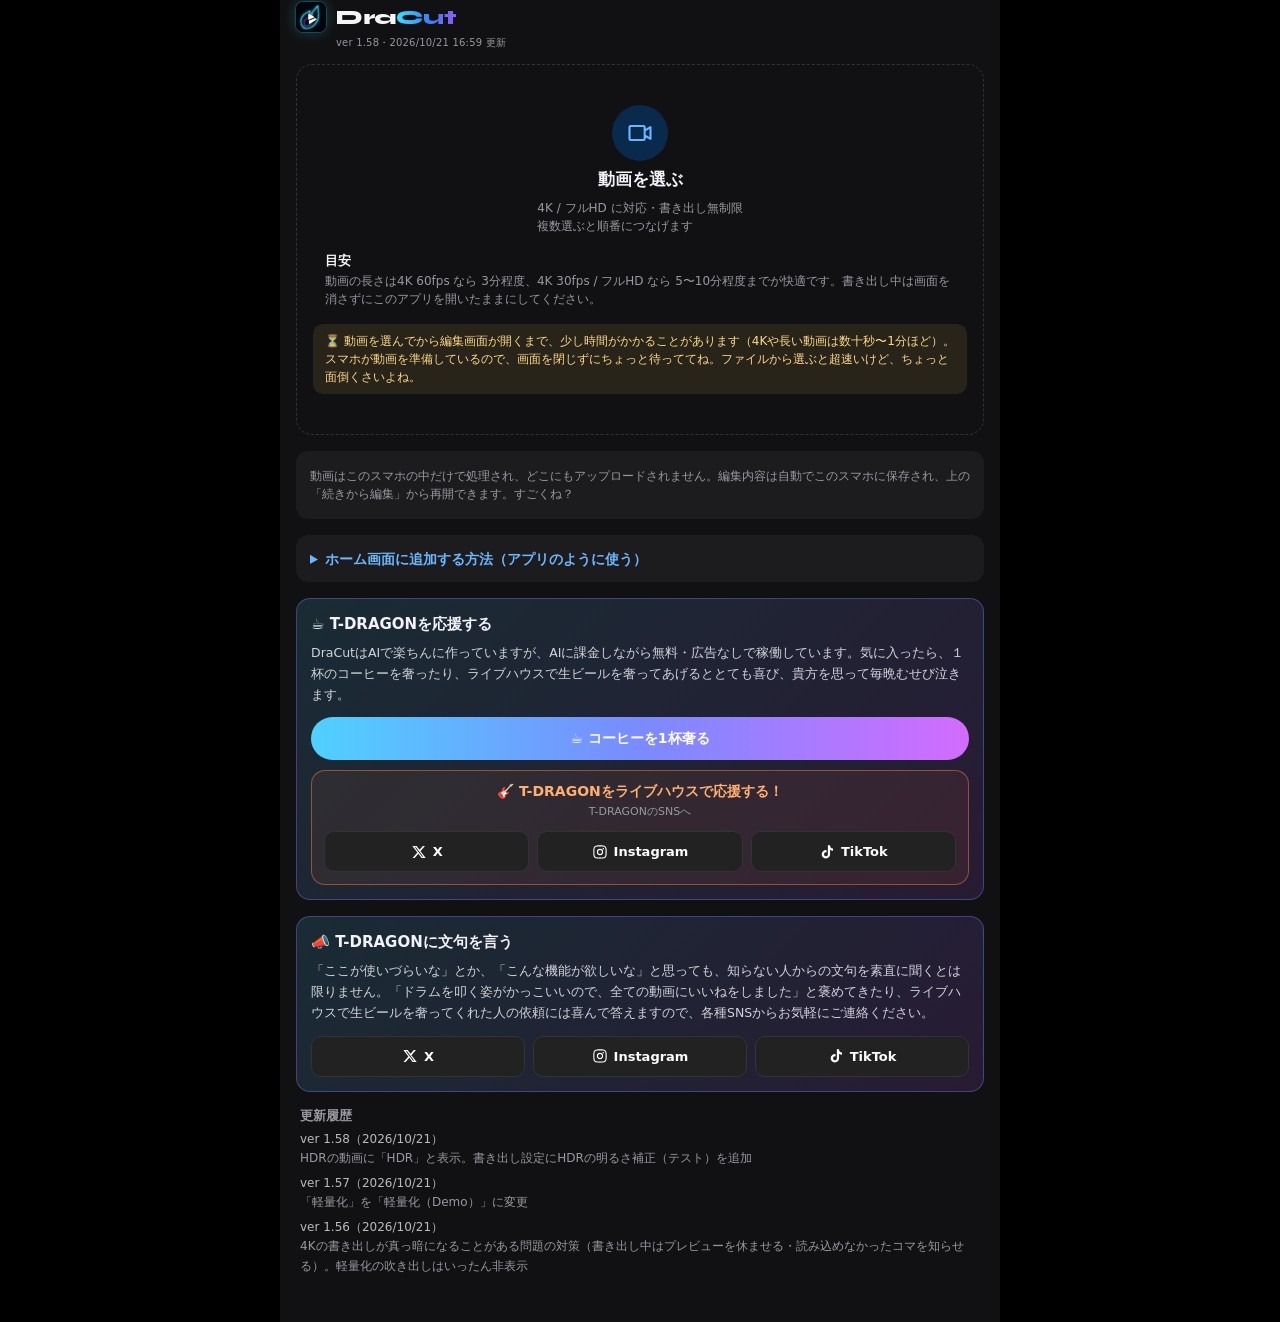
==== index.html @ 0715f4a5 "HDR の動画を見分けて画質の表示に「HDR」を出す。書き出し設定に、HDR の動画を通常の明るさで書き出す旨の説明と、HDR の部分だけ明るくする補正（テスト：オフ/弱/中/強）を追加 Co-Aut" ====
<!doctype html>
<html lang="ja">
<head>
<meta charset="utf-8">
<meta name="viewport" content="width=device-width, initial-scale=1, maximum-scale=1, viewport-fit=cover">
<meta name="apple-mobile-web-app-capable" content="yes">
<meta name="mobile-web-app-capable" content="yes">
<meta name="apple-mobile-web-app-title" content="DraCut">
<meta name="theme-color" content="#111113">
<link rel="manifest" href="manifest.webmanifest">
<link rel="apple-touch-icon" href="icon-180.png">
<link rel="icon" href="icon-192.png">
<link rel="preconnect" href="https://fonts.googleapis.com">
<link rel="preconnect" href="https://fonts.gstatic.com" crossorigin>
<title>DraCut</title>
<link rel="stylesheet" href="style.css?v=1.58">
<script src="js/version.js?v=1.58"></script>
<script>
// 新しい版が出ていたら開き直す。GitHub Pages の配信サーバーは index.html を10分ため置きするので、
// バージョンだけを毎回ちがう URL で確かめ、新しければ index.html もちがう URL（?r=版）で読み直す
(async () => {
  try {
    const u = new URL(location.href);
    if (u.searchParams.has('r')) { u.searchParams.delete('r'); history.replaceState(null, '', u.pathname + u.search + u.hash); }
    const res = await fetch('js/version.js?t=' + Date.now(), { cache: 'no-store' });
    const ver = ((await res.text()).match(/ver:\s*'([^']+)'/) || [])[1];
    const now = self.DRACUT_VERSION && self.DRACUT_VERSION.ver;
    if (!ver || !now || ver === now) return;
    // 同じ版への開き直しは1回だけ（うまくいかないときに繰り返さない）
    if (sessionStorage.getItem('dracut.reload') === ver) return;
    // 編集を始めていたら邪魔しない
    const ed = document.getElementById('editor');
    if (ed && !ed.hidden) return;
    sessionStorage.setItem('dracut.reload', ver);
    location.replace(location.pathname + '?r=' + encodeURIComponent(ver));
  } catch {}
})();
</script>
</head>
<body>
<main id="app">

  <!-- 最初の画面 -->
  <section id="start" class="screen">
    <header class="bar">
      <div class="logo-box">
      <h1 class="logo" aria-label="DraCut">
        <svg class="logo-mark" xmlns="http://www.w3.org/2000/svg" viewBox="0 0 512 512" aria-hidden="true">
  <defs>
    <clipPath id="lm-up"><polygon points="0,0 512,0 512,160.75 0,368.75"/></clipPath>
    <clipPath id="lm-lo"><polygon points="0,368.75 512,160.75 512,512 0,512"/></clipPath>
    <filter id="lm-glow" x="-50%" y="-50%" width="200%" height="200%"><feGaussianBlur stdDeviation="14" result="b"/><feMerge><feMergeNode in="b"/><feMergeNode in="SourceGraphic"/></feMerge></filter>
    <path id="lm-tri" d="M196 150 L196 362 L374 256 Z" fill="#fff" stroke="#fff" stroke-width="34" stroke-linejoin="round"/>
  </defs>
  <rect width="512" height="512" fill="#04050C"/>
  <g transform="rotate(32 256 256)" filter="url(#lm-glow)">
    <path d="M256 30 C300 110 392 170 382 300 C374 400 316 470 256 478 C192 474 130 420 128 330 C126 262 166 222 186 176 C198 228 222 250 244 256 C228 188 236 108 256 30 Z" fill="none" stroke="#38E1FF" stroke-width="16" stroke-linejoin="round"/>
    <path d="M256 200 C276 250 320 280 314 344 C310 400 286 430 256 434 C224 430 198 404 198 360 C198 318 222 300 232 272 C240 300 250 306 258 308 C250 270 250 236 256 200 Z" fill="none" stroke="#8B5CF6" stroke-width="10" opacity=".9"/>
  </g>
  <g transform="translate(262 286) scale(.62) translate(-256 -256)">
    <g transform="translate(-7 -13)"><use href="#lm-tri" clip-path="url(#lm-up)"/></g>
    <g transform="translate(9 15)"><use href="#lm-tri" clip-path="url(#lm-lo)"/></g>
  </g>
</svg>
        <span class="logo-t">Dra<b>Cut</b></span>
      </h1>
      <div class="ver" id="verInfo"></div>
      </div>
      <button class="pill" id="backToEdit" hidden>編集に戻る ›</button>
    </header>
    <label class="pick">
      <input type="file" id="file" accept="video/*,.mov,.mp4,.m4v" multiple hidden>
      <span class="pick-icon" aria-hidden="true">
        <svg viewBox="0 0 24 24"><path d="M4 6h11a1 1 0 0 1 1 1v10a1 1 0 0 1-1 1H4a1 1 0 0 1-1-1V7a1 1 0 0 1 1-1zm12 4 5-3v10l-5-3"/></svg>
      </span>
      <span class="pick-title">動画を選ぶ</span>
      <span class="muted">4K / フルHD に対応・書き出し無制限<br>複数選ぶと順番につなげます</span>
      <span class="pick-guide"><b>目安</b>動画の長さは4K 60fps なら 3分程度、4K 30fps / フルHD なら 5〜10分程度までが快適です。書き出し中は画面を消さずにこのアプリを開いたままにしてください。</span>
      <span class="pick-note">⏳ 動画を選んでから編集画面が開くまで、少し時間がかかることがあります（4Kや長い動画は数十秒〜1分ほど）。スマホが動画を準備しているので、画面を閉じずにちょっと待っててね。ファイルから選ぶと超速いけど、ちょっと面倒くさいよね。</span>
    </label>
    <div id="savedList" class="saved" hidden></div>
    <div class="note">
      <p class="muted">動画はこのスマホの中だけで処理され、どこにもアップロードされません。編集内容は自動でこのスマホに保存され、上の「続きから編集」から再開できます。すごくね？</p>
    </div>
    <details class="howto">
      <summary>ホーム画面に追加する方法（アプリのように使う）</summary>
      <div class="help">
        <p>ホーム画面に追加すると、アイコンから全画面で開けて、ネットがなくても使えるようになります。</p>
        <p class="howto-os"><b>iPhone・iPad（Safari）</b></p>
        <ol>
          <li>Safariでこのページを開く</li>
          <li>画面下（または上）の <b>共有ボタン</b>（四角から上向きの矢印 <span class="share-ico" aria-hidden="true"><svg viewBox="0 0 24 24"><path d="M12 3v12M8 7l4-4 4 4M6 11H5a1 1 0 0 0-1 1v8a1 1 0 0 0 1 1h14a1 1 0 0 0 1-1v-8a1 1 0 0 0-1-1h-1"/></svg></span>）をタップ<br><span class="muted">共有ボタンが見えないときは、アドレスバーの「…」から「共有」を選びます</span></li>
          <li>メニューを下にスクロールして <b>「ホーム画面に追加」</b> をタップ</li>
          <li>名前が「DraCut」になっていることを確認して、右上の <b>「追加」</b></li>
        </ol>
        <p class="howto-os"><b>Android（Chrome）</b></p>
        <ol>
          <li>Chromeでこのページを開く</li>
          <li>右上の <b>「︙」</b>（メニュー）をタップ</li>
          <li><b>「ホーム画面に追加」</b> または <b>「アプリをインストール」</b> をタップ</li>
          <li><b>「インストール」</b>（または「追加」）をタップ</li>
        </ol>
        <p class="muted">iPhoneでは、ホーム画面のアイコンを削除しても、保存した編集やスタンプは消えません。<br>※ Androidでの動作は確認していません。読み上げのショートカットと「貼り付け」はiPhone専用の機能です。</p>
      </div>
    </details>
    <!-- 応援 -->
    <div class="sup-card">
      <div class="sup-t">☕ T-DRAGONを応援する</div>
      <p class="sup-d">DraCutはAIで楽ちんに作っていますが、AIに課金しながら無料・広告なしで稼働しています。気に入ったら、１杯のコーヒーを奢ったり、ライブハウスで生ビールを奢ってあげるととても喜び、貴方を思って毎晩むせび泣きます。</p>
      <a class="sup-btn" href="https://buymeacoffee.com/tdragon" target="_blank" rel="noopener">☕ コーヒーを1杯奢る</a>
      <div class="live">
        <div class="live-m">🎸 T-DRAGONをライブハウスで応援する！</div>
        <div class="live-s">T-DRAGONのSNSへ</div>
        <div class="sns">
          <a href="https://x.com/ELT_ogipei" target="_blank" rel="noopener"><svg viewBox="0 0 24 24" aria-hidden="true"><path d="M17.8 3h3.1l-6.8 7.7 8 10.3h-6.2l-4.9-6.3L5.4 21H2.3l7.3-8.3L2 3h6.4l4.4 5.8zM16.7 19.2h1.7L7.4 4.7H5.6z"/></svg>X</a>
          <a href="https://www.instagram.com/tdragonelt" target="_blank" rel="noopener"><svg viewBox="0 0 24 24" aria-hidden="true"><path d="M12 7.3A4.7 4.7 0 1 0 12 16.7 4.7 4.7 0 0 0 12 7.3zm0 7.7a3 3 0 1 1 0-6 3 3 0 0 1 0 6zm6-7.9a1.1 1.1 0 1 1-2.2 0 1.1 1.1 0 0 1 2.2 0zM12 3.6c2.7 0 3 0 4.1.1 2.7.1 4 1.4 4.1 4.1.1 1.1.1 1.4.1 4.1s0 3-.1 4.1c-.1 2.7-1.4 4-4.1 4.1-1.1.1-1.4.1-4.1.1s-3 0-4.1-.1c-2.7-.1-4-1.4-4.1-4.1C3.7 15 3.6 14.7 3.6 12s0-3 .1-4.1C3.8 5.2 5.1 3.9 7.9 3.8 9 3.7 9.3 3.6 12 3.6zM12 2c-2.7 0-3.1 0-4.1.1C4.2 2.2 2.2 4.2 2.1 7.9 2 8.9 2 9.3 2 12s0 3.1.1 4.1c.2 3.7 2.2 5.7 5.8 5.8 1 .1 1.4.1 4.1.1s3.1 0 4.1-.1c3.7-.2 5.7-2.2 5.8-5.8.1-1 .1-1.4.1-4.1s0-3.1-.1-4.1c-.2-3.7-2.2-5.7-5.8-5.8C15.1 2 14.7 2 12 2z"/></svg>Instagram</a>
          <a href="https://www.tiktok.com/@tdragonelt" target="_blank" rel="noopener"><svg viewBox="0 0 24 24" aria-hidden="true"><path d="M16.6 2h-3.3v13.4a2.9 2.9 0 1 1-2-2.8V9.2a6.3 6.3 0 1 0 5.3 6.2V8.6a7.6 7.6 0 0 0 4.4 1.4V6.7a4.4 4.4 0 0 1-4.4-4.7z"/></svg>TikTok</a>
        </div>
      </div>
    </div>
    <!-- 要望・不具合の連絡 -->
    <div class="sup-card">
      <div class="sup-t">📣 T-DRAGONに文句を言う</div>
      <p class="sup-d">「ここが使いづらいな」とか、「こんな機能が欲しいな」と思っても、知らない人からの文句を素直に聞くとは限りません。「ドラムを叩く姿がかっこいいので、全ての動画にいいねをしました」と褒めてきたり、ライブハウスで生ビールを奢ってくれた人の依頼には喜んで答えますので、各種SNSからお気軽にご連絡ください。</p>
      <div class="sns">
        <a href="https://x.com/ELT_ogipei" target="_blank" rel="noopener"><svg viewBox="0 0 24 24" aria-hidden="true"><path d="M17.8 3h3.1l-6.8 7.7 8 10.3h-6.2l-4.9-6.3L5.4 21H2.3l7.3-8.3L2 3h6.4l4.4 5.8zM16.7 19.2h1.7L7.4 4.7H5.6z"/></svg>X</a>
        <a href="https://www.instagram.com/tdragonelt" target="_blank" rel="noopener"><svg viewBox="0 0 24 24" aria-hidden="true"><path d="M12 7.3A4.7 4.7 0 1 0 12 16.7 4.7 4.7 0 0 0 12 7.3zm0 7.7a3 3 0 1 1 0-6 3 3 0 0 1 0 6zm6-7.9a1.1 1.1 0 1 1-2.2 0 1.1 1.1 0 0 1 2.2 0zM12 3.6c2.7 0 3 0 4.1.1 2.7.1 4 1.4 4.1 4.1.1 1.1.1 1.4.1 4.1s0 3-.1 4.1c-.1 2.7-1.4 4-4.1 4.1-1.1.1-1.4.1-4.1.1s-3 0-4.1-.1c-2.7-.1-4-1.4-4.1-4.1C3.7 15 3.6 14.7 3.6 12s0-3 .1-4.1C3.8 5.2 5.1 3.9 7.9 3.8 9 3.7 9.3 3.6 12 3.6zM12 2c-2.7 0-3.1 0-4.1.1C4.2 2.2 2.2 4.2 2.1 7.9 2 8.9 2 9.3 2 12s0 3.1.1 4.1c.2 3.7 2.2 5.7 5.8 5.8 1 .1 1.4.1 4.1.1s3.1 0 4.1-.1c3.7-.2 5.7-2.2 5.8-5.8.1-1 .1-1.4.1-4.1s0-3.1-.1-4.1c-.2-3.7-2.2-5.7-5.8-5.8C15.1 2 14.7 2 12 2z"/></svg>Instagram</a>
        <a href="https://www.tiktok.com/@tdragonelt" target="_blank" rel="noopener"><svg viewBox="0 0 24 24" aria-hidden="true"><path d="M16.6 2h-3.3v13.4a2.9 2.9 0 1 1-2-2.8V9.2a6.3 6.3 0 1 0 5.3 6.2V8.6a7.6 7.6 0 0 0 4.4 1.4V6.7a4.4 4.4 0 0 1-4.4-4.7z"/></svg>TikTok</a>
      </div>
    </div>
    <div class="history">
      <p class="history-title">更新履歴</p>
      <ul id="historyList"></ul>
    </div>
  </section>

  <!-- 読み込み中 -->
  <section id="loading" class="screen" hidden>
    <div class="center">
      <div class="spinner" aria-hidden="true"></div>
      <p id="loadMsg">読み込み中…</p>
    </div>
  </section>

  <!-- 編集画面 -->
  <section id="editor" hidden>
    <header class="ebar">
      <button class="icon-btn" id="homeBtn" aria-label="ホーム（新しい動画・保存した編集）">
        <svg viewBox="0 0 24 24"><path d="M3 10.5 12 3l9 7.5M5.5 8.5V20a1 1 0 0 0 1 1H10v-6h4v6h3.5a1 1 0 0 0 1-1V8.5"/></svg>
      </button>
      <button class="icon-btn" id="undo" aria-label="元に戻す"><svg viewBox="0 0 24 24"><path d="M9 14 4 9l5-5M4 9h10.5a5.5 5.5 0 0 1 0 11H11"/></svg></button>
      <button class="icon-btn" id="redo" aria-label="やり直す"><svg viewBox="0 0 24 24"><path d="m15 14 5-5-5-5M20 9H9.5a5.5 5.5 0 0 0 0 11H13"/></svg></button>
      <div class="ebar-info"><button class="q-badge" id="qBadge" hidden></button><span id="resInfo"></span></div>
      <div class="qtip" id="qTip" hidden></div>
      <button class="pill" id="exportBtn">書き出し</button>
    </header>

    <div class="stage" id="stage">
            <canvas id="preview"></canvas>
    </div>

    <div class="transport">
      <span class="time"><span id="tCur">0:00.0</span> / <span id="tDur">0:00.0</span></span>
      <button class="play" id="play" aria-label="再生"><svg id="playIcon" viewBox="0 0 24 24"><path d="M8 5v14l11-7z"/></svg></button>
      <span class="zoom">
        <button class="icon-btn sm" id="zoomOut" aria-label="縮小"><svg viewBox="0 0 24 24"><path d="M5 12h14"/></svg></button>
        <button class="icon-btn sm" id="zoomIn" aria-label="拡大"><svg viewBox="0 0 24 24"><path d="M12 5v14M5 12h14"/></svg></button>
      </span>
    </div>

    <div class="lower" id="lower">
      <div id="tlArea" class="tl-area">
        <div class="tl" id="tl"><div class="tl-inner" id="tlInner"></div></div>
        <div class="playhead" aria-hidden="true"></div>
      </div>
      <div class="ctxbar" id="ctxbar" hidden></div>
      <nav class="tools" id="tools">
        <button data-tool="addvideo"><svg viewBox="0 0 24 24"><rect x="2" y="5" width="14" height="14" rx="2"/><path d="M19 8v8M15 12h8"/></svg>動画追加</button>
        <button data-tool="ratio"><svg viewBox="0 0 24 24"><rect x="3" y="6" width="18" height="12" rx="2"/><rect x="8" y="3" width="8" height="18" rx="2" stroke-dasharray="2 2"/></svg>比率</button>
        <button data-tool="text"><svg viewBox="0 0 24 24"><path d="M5 6V4h14v2M12 4v16M9 20h6"/></svg>テキスト</button>
        <button data-tool="music"><svg viewBox="0 0 24 24"><path d="M9 18V5l11-2v13"/><circle cx="6" cy="18" r="3"/><circle cx="17" cy="16" r="3"/></svg>音楽</button>
        <button data-tool="stamps"><svg viewBox="0 0 24 24"><path d="M15 3H6a3 3 0 0 0-3 3v12a3 3 0 0 0 3 3h9l6-6V6a3 3 0 0 0-3-3h-3"/><path d="M15 21v-3a3 3 0 0 1 3-3h3"/><circle cx="9" cy="10" r="1"/><circle cx="14" cy="10" r="1"/><path d="M8.5 14a4 4 0 0 0 6 0"/></svg>スタンプ</button>
        <button data-tool="overlay"><svg viewBox="0 0 24 24"><rect x="3" y="3" width="13" height="13" rx="2"/><rect x="8" y="8" width="13" height="13" rx="2"/></svg>重ねる</button>
        <button data-tool="color"><svg viewBox="0 0 24 24"><circle cx="12" cy="12" r="9"/><path d="M12 3a9 9 0 0 0 0 18z" fill="currentColor"/></svg>フィルター</button>
        <button data-tool="effect"><svg viewBox="0 0 24 24"><path d="M12 3v3M12 18v3M3 12h3M18 12h3M5.6 5.6l2.1 2.1M16.3 16.3l2.1 2.1M5.6 18.4l2.1-2.1M16.3 7.7l2.1-2.1"/></svg>エフェクト</button>
        <button data-tool="crop"><svg viewBox="0 0 24 24"><path d="M6 2v14a2 2 0 0 0 2 2h14M2 6h14a2 2 0 0 1 2 2v14"/></svg>切り抜き</button>
        <button data-tool="speed"><svg viewBox="0 0 24 24"><path d="M12 14l4-4"/><path d="M3.3 17a9 9 0 1 1 17.4 0"/></svg>速度</button>
        <button data-tool="audio"><svg viewBox="0 0 24 24"><path d="M4 21v-7M4 10V3M12 21v-9M12 8V3M20 21v-5M20 12V3M1 14h6M9 8h6M17 16h6"/></svg>音声補正</button>
        <button data-tool="volume"><svg viewBox="0 0 24 24"><path d="M11 5 6 9H2v6h4l5 4zM15.5 8.5a5 5 0 0 1 0 7M19 5a10 10 0 0 1 0 14"/></svg>音量</button>
        <button data-tool="lite"><svg viewBox="0 0 24 24"><path d="M13 2 4 14h7l-1 8 9-12h-7z"/></svg>軽量化（Demo）</button>
        <button data-tool="tts"><svg viewBox="0 0 24 24"><path d="M4 10v4M8 7v10M12 4v16M16 8v8M20 11v2"/></svg>読み上げ（Demo）</button>
      </nav>
      <div class="panel" id="panel" hidden>
        <div class="panel-head">
          <span class="panel-title" id="panelTitle"></span>
          <button class="done" id="panelDone">完了</button>
        </div>
        <div class="panel-body" id="panelBody"></div>
      </div>
    </div>
    <input type="file" id="audioFile" accept="audio/*,video/*,.mp3,.m4a,.wav,.aac,.caf,.aiff" hidden>
    <input type="file" id="addVideo" accept="video/*,.mov,.mp4,.m4v" multiple hidden>
    <input type="file" id="stampFile" accept="image/*,.png,.jpg,.jpeg,.webp,.gif,.heic" multiple hidden>
    <input type="file" id="ovFile" accept="image/*,video/*,.mov,.mp4,.m4v,.heic,.png,.jpg,.jpeg,.webp,.gif" hidden>
    <input type="file" id="ttsFile" accept="audio/*,.m4a,.wav,.aiff,.caf,.mp3" hidden>
  </section>

  <!-- 書き出し -->
  <div id="sheet" class="sheet" hidden>
    <div class="sheet-card">
      <div id="expSettings">
        <div class="sheet-title">書き出し設定</div>
        <div id="expOptions"></div>
        <p class="lbl" id="expEstimate"></p>
        <button class="primary" id="expStart">書き出す</button>
        <button class="wide" id="expCancel">キャンセル</button>
      </div>
      <div id="expRun" hidden>
        <div class="sheet-title" id="runTitle">書き出し中…</div>
        <!-- 書き出し中のアニメーション: 右から流れてくる果物を竜が食べていく（CSSだけで動くので書き出しの処理が重くても止まりにくい） -->
        <div class="eat-lane" aria-hidden="true">
          <span class="eat-dragon">🐉</span>
          <div class="eat-belt"><div class="eat-strip"><span>🍎</span><span>🍊</span><span>🍌</span><span>🍇</span><span>🍓</span><span>🍉</span><span>🍑</span><span>🍒</span><span>🍍</span><span>🥝</span><span>🍋</span><span>🍐</span><span>🍏</span><span>🫐</span><span>🥭</span><span>🍈</span><span>🥥</span><span>🍎</span><span>🍊</span><span>🍌</span><span>🍇</span><span>🍓</span><span>🍉</span><span>🍑</span><span>🍒</span><span>🍍</span><span>🥝</span><span>🍋</span><span>🍐</span><span>🍏</span><span>🫐</span><span>🥭</span><span>🍈</span><span>🥥</span></div></div>
        </div>
        <div class="run-head"><span id="runPct">全体 0%</span><span id="runEta" class="lbl"></span></div>
        <div class="progress"><div id="prog"></div></div>
        <div id="runSteps" class="steps"></div>
        <p class="lbl" id="runMsg"></p>
        <button class="wide" id="expAbort">中止</button>
      </div>
      <div id="expDone" hidden>
        <div class="sheet-title">完成しました</div>
        <video id="resultVideo" playsinline controls></video>
        <p class="lbl" id="doneMsg"></p>
        <p class="done-warn" id="doneWarn" hidden></p>
        <div id="doneList"></div>
        <button class="primary" id="share">写真に保存 / 共有</button>
        <a class="btn wide" id="download">ファイルとして保存</a>
        <button class="wide" id="closeSheet">閉じる</button>
        <p class="sup-line">役に立ったら <a href="https://buymeacoffee.com/tdragon" target="_blank" rel="noopener">☕ T-DRAGON を応援</a></p>
      </div>
    </div>
  </div>

  <!-- 写真ライブラリから選んだあと、スマホが動画を準備している間の案内 -->
  <div id="pickWait" class="pick-wait" hidden>
    <div class="pw-row">
      <div class="spinner sm" id="pwSpin" aria-hidden="true"></div>
      <div class="pw-text">
        <div id="pwTitle"></div>
        <div class="lbl" id="pwSub"></div>
      </div>
      <button class="icon-btn sm" id="pwClose" aria-label="閉じる"><svg viewBox="0 0 24 24"><path d="M6 6l12 12M18 6 6 18"/></svg></button>
    </div>
  </div>
  <div id="toast" class="toast" hidden></div>
</main>
<script src="js/dsp.js?v=1.58"></script>
<!-- 更新のたびに ?v= を変えて、配信サーバーの一時保存（10分）で新旧のファイルが混ざらないようにする -->
<script type="importmap">{"imports": {
  "./js/audio.js": "./js/audio.js?v=1.58", "./js/compose.js": "./js/compose.js?v=1.58", "./js/cutout.js": "./js/cutout.js?v=1.58",
  "./js/fonts.js": "./js/fonts.js?v=1.58", "./js/gl.js": "./js/gl.js?v=1.58", "./js/media.js": "./js/media.js?v=1.58",
  "./js/project.js": "./js/project.js?v=1.58", "./js/render.js": "./js/render.js?v=1.58", "./js/store.js": "./js/store.js?v=1.58",
  "./js/vendor/mediabunny.min.mjs": "./js/vendor/mediabunny.min.mjs?v=1.58"
}}</script>
<script type="module" src="js/app.js?v=1.58"></script>
</body>
</html>
---- style.css ----
:root {
  --bg: #000; --card: #111113; --card2: #1c1c1e; --text: #f2f2f7; --muted: #98989f; --hair: rgba(255,255,255,.14);
  --accent: #0a84ff; --accent-bg: #0a2a4d; --accent-text: #6cb6ff; --warn: #ffcf66; --danger: #ff6b6b;
  --c-video: #2c3e50; --c-text: #b8860b; --c-audio: #1e7a4f; --c-tts: #2d6a9f; --c-effect: #7b3fa0;
  --radius: 10px;
}
* { box-sizing: border-box; -webkit-tap-highlight-color: transparent; }
html, body { margin: 0; background: var(--bg); color: var(--text); overscroll-behavior: none;
  font: 15px/1.5 -apple-system, BlinkMacSystemFont, "Hiragino Sans", system-ui, sans-serif; }
#app { max-width: 720px; margin: 0 auto; }
[hidden] { display: none !important; }
.screen { background: var(--card); min-height: 100vh; min-height: 100dvh; padding: env(safe-area-inset-top) 16px calc(32px + env(safe-area-inset-bottom)); }
.bar { display: flex; align-items: center; justify-content: space-between; height: 52px; }
.bar h1 { font-size: 17px; font-weight: 600; margin: 0; }
.muted, .lbl { color: var(--muted); font-size: 12px; }
button, .btn { font: inherit; color: var(--text); background: transparent; border: 1px solid var(--hair);
  border-radius: var(--radius); padding: 8px 12px; cursor: pointer; text-align: center; text-decoration: none; display: inline-block; }
button:active, .btn:active { transform: scale(.97); }
button:disabled { opacity: .4; }
.primary { background: var(--accent); color: #fff; border: none; width: 100%; padding: 13px; font-weight: 600; font-size: 16px; margin-top: 12px; }
.wide { width: 100%; margin-top: 8px; padding: 11px; display: block; }
.icon-btn { width: 40px; height: 40px; display: flex; align-items: center; justify-content: center; border: none; padding: 0; cursor: pointer; flex: none; }
.icon-btn.sm { width: 34px; height: 34px; }
.icon-btn svg, .pick-icon svg, .tools svg { width: 22px; height: 22px; fill: none; stroke: currentColor; stroke-width: 1.8; stroke-linecap: round; stroke-linejoin: round; }
.icon-btn.sm svg { width: 18px; height: 18px; }

.pick { display: flex; flex-direction: column; align-items: center; gap: 6px; border: 1.5px dashed var(--hair);
  border-radius: 16px; padding: 40px 16px; margin-top: 12px; cursor: pointer; }
.pick-icon { width: 56px; height: 56px; border-radius: 50%; background: var(--accent-bg); display: flex; align-items: center; justify-content: center; color: var(--accent-text); }
.pick-icon svg { width: 28px; height: 28px; }
.pick-title { font-size: 17px; font-weight: 600; }
.note { margin-top: 16px; font-size: 13px; background: var(--card2); border-radius: 12px; padding: 4px 14px; }
.center { display: flex; flex-direction: column; align-items: center; padding-top: 30vh; gap: 12px; }
.spinner { width: 32px; height: 32px; border: 3px solid #3a3a3c; border-top-color: var(--accent); border-radius: 50%; animation: spin 1s linear infinite; }
@keyframes spin { to { transform: rotate(360deg); } }

/* ---- 編集画面 ---- */
#editor { height: 100vh; height: 100dvh; display: flex; flex-direction: column; background: var(--card);
  padding-top: env(safe-area-inset-top); padding-bottom: env(safe-area-inset-bottom); overflow: hidden; }
.ebar { display: flex; align-items: center; gap: 2px; height: 46px; padding: 0 8px; flex: none; }
.ebar-info { flex: 1; text-align: center; font-size: 11px; color: var(--muted); white-space: nowrap; overflow: hidden; text-overflow: ellipsis; }
.pill { background: var(--accent); color: #fff; border: none; border-radius: 999px; padding: 6px 16px; font-weight: 600; font-size: 14px; }

.stage { position: relative; flex: 1 1 auto; min-height: 120px; background: #000; display: flex; align-items: center; justify-content: center;
  overflow: hidden; touch-action: none; user-select: none; -webkit-user-select: none; }
.stage video { position: absolute; inset: 0; width: 100%; height: 100%; opacity: 0; pointer-events: none; }
.stage canvas { position: relative; display: block; background: #000; }

.transport { display: flex; align-items: center; justify-content: space-between; height: 44px; padding: 0 10px; flex: none; }
.transport .time { font-size: 12px; color: var(--muted); font-variant-numeric: tabular-nums; width: 130px; }
.transport .zoom { display: flex; width: 130px; justify-content: flex-end; }
.play { width: 40px; height: 40px; border-radius: 50%; border: none; background: transparent; display: flex; align-items: center; justify-content: center; padding: 0; }
.play svg { width: 26px; height: 26px; fill: var(--text); }

.lower { flex: none; height: clamp(250px, 42dvh, 400px); display: flex; flex-direction: column; border-top: 1px solid var(--hair); background: var(--card); }
.tl-area { position: relative; flex: 1 1 auto; min-height: 0; }
.tl { position: absolute; inset: 0; overflow: auto; -webkit-overflow-scrolling: touch; scrollbar-width: none; }
.tl::-webkit-scrollbar { display: none; }
.tl-inner { position: relative; min-height: 100%; }
.playhead { position: absolute; top: 0; bottom: 0; left: 50%; width: 2px; margin-left: -1px; background: #fff; pointer-events: none; box-shadow: 0 0 4px rgba(0,0,0,.6); }
.playhead::before { content: ""; position: absolute; top: 0; left: -4px; border: 5px solid transparent; border-top: 6px solid #fff; }
.ruler { position: absolute; top: 0; height: 20px; font-size: 10px; color: var(--muted); }
.ruler span { position: absolute; top: 3px; transform: translateX(-50%); white-space: nowrap; }
.ruler i { position: absolute; bottom: 0; width: 1px; height: 4px; background: var(--hair); }

.clip { position: absolute; border-radius: 6px; overflow: visible; font-size: 11px; line-height: 1.2; color: #fff;
  border: 1.5px solid transparent; touch-action: pan-x pan-y; user-select: none; -webkit-user-select: none; }
.clip .body { position: absolute; inset: 0; border-radius: 5px; overflow: hidden; padding: 3px 0; white-space: nowrap; text-overflow: ellipsis; }
.clip .label { padding: 0 6px; display: inline-block; }
.clip.video .body { padding: 0; background: var(--c-video); }
.clip.text .body { background: var(--c-text); }
.clip.audio .body { background: var(--c-audio); }
.clip.tts .body { background: var(--c-tts); }
.clip.effect .body { background: var(--c-effect); }
.clip .label { position: relative; z-index: 1; text-shadow: 0 1px 2px rgba(0,0,0,.7); }
.clip canvas.wave { position: absolute; left: 0; bottom: 0; width: 100%; height: 60%; opacity: .55; }
.clip .thumbs { position: absolute; left: 0; top: 0; right: 0; height: 62%; display: flex; overflow: hidden; }
.clip .thumbs img { height: 100%; flex: none; object-fit: cover; }
.clip.video canvas.wave { height: 38%; opacity: .8; background: rgba(0,0,0,.35); }
.clip.sel { border-color: #fff; touch-action: none; z-index: 5; }
.clip .h { display: none; position: absolute; top: -1.5px; bottom: -1.5px; width: 18px; background: #fff; z-index: 2; touch-action: none; }
.clip.sel .h { display: block; }
.clip .h.l { left: -18px; border-radius: 6px 0 0 6px; }
.clip .h.r { right: -18px; border-radius: 0 6px 6px 0; }
.clip .h::after { content: ""; position: absolute; left: 7px; top: 30%; bottom: 30%; width: 3px; border-radius: 2px; background: #555; }
.tl-hint { position: absolute; font-size: 11px; color: var(--muted); white-space: nowrap; }

.ctxbar { display: flex; gap: 6px; padding: 6px 10px; flex: none; overflow-x: auto; border-top: 1px solid var(--hair); }
.ctxbar button { font-size: 13px; padding: 6px 12px; white-space: nowrap; }
.ctxbar button.danger { color: var(--danger); }
.tools { display: flex; flex: none; overflow-x: auto; border-top: 1px solid var(--hair); scrollbar-width: none; }
.tools::-webkit-scrollbar { display: none; }
.tools button { flex: 1 0 auto; min-width: 64px; border: none; border-radius: 0; display: flex; flex-direction: column; align-items: center; gap: 2px; font-size: 11px; padding: 8px 6px; color: var(--text); }

.panel { flex: 1 1 auto; min-height: 0; display: flex; flex-direction: column; }
.panel-head { display: flex; align-items: center; justify-content: space-between; padding: 6px 12px; border-bottom: 1px solid var(--hair); flex: none; }
.panel-title { font-weight: 600; }
.done { background: var(--accent); color: #fff; border: none; border-radius: 999px; padding: 5px 16px; font-weight: 600; font-size: 14px; }
.panel-body { flex: 1 1 auto; overflow-y: auto; padding: 4px 12px 24px; -webkit-overflow-scrolling: touch; }

.sec { border-top: 1px solid var(--hair); padding-top: 8px; margin-top: 8px; }
.sec:first-child { border-top: none; margin-top: 0; }
.sec-title { font-weight: 600; font-size: 13px; color: var(--muted); margin-bottom: 2px; }
.row { display: grid; grid-template-columns: 78px 1fr 52px; align-items: center; gap: 8px; min-height: 36px; font-size: 13px; }
.row output { text-align: right; font-size: 12px; color: var(--muted); font-variant-numeric: tabular-nums; }
.row input[type=range] { width: 100%; }
.row2 { display: flex; align-items: center; justify-content: space-between; gap: 8px; min-height: 38px; font-size: 13px; }
.chips { display: flex; gap: 6px; flex-wrap: wrap; margin: 4px 0; }
.chips.scroll { flex-wrap: nowrap; overflow-x: auto; padding-bottom: 4px; }
.chip { font-size: 13px; padding: 5px 11px; border-radius: 999px; white-space: nowrap; flex: none; }
.chip.on { background: var(--accent-bg); color: var(--accent-text); border-color: var(--accent); }
.chip canvas { display: block; width: 84px; height: 36px; }
.chip.preset { padding: 2px; border-radius: 8px; background: #3a3a3c; }
.chip.preset.on { background: var(--accent-bg); }
.swatches { display: flex; gap: 7px; align-items: center; flex-wrap: wrap; margin: 4px 0; }
.sw { width: 28px; height: 28px; border-radius: 50%; border: 2px solid var(--hair); padding: 0; }
.sw.on { border-color: #fff; box-shadow: 0 0 0 2px var(--accent); }
.swatches input[type=color] { width: 32px; height: 32px; border: none; padding: 0; background: none; }
textarea, input[type=text], select { width: 100%; font: inherit; font-size: 16px; color: var(--text); background: var(--card2);
  border: 1px solid var(--hair); border-radius: 8px; padding: 8px 10px; }
textarea { min-height: 64px; resize: vertical; }
.btn-row { display: flex; gap: 8px; flex-wrap: wrap; margin: 6px 0; }
.btn-row button, .btn-row .btn { flex: 1; font-size: 13px; padding: 8px 6px; }
.btn-accent { background: var(--accent-bg); color: var(--accent-text); border-color: var(--accent); }
.help { font-size: 12px; color: var(--muted); background: var(--card2); border-radius: 10px; padding: 8px 12px; margin: 8px 0; }
.help ol { padding-left: 18px; margin: 4px 0; }
.help b { color: var(--text); }
details summary { font-size: 13px; color: var(--accent-text); padding: 6px 0; }

.switch { position: relative; width: 46px; height: 28px; flex: none; }
.switch input { position: absolute; opacity: 0; width: 100%; height: 100%; margin: 0; z-index: 1; }
.switch span { position: absolute; inset: 0; background: #3a3a3c; border-radius: 999px; transition: background .15s; }
.switch span::after { content: ""; position: absolute; left: 2px; top: 2px; width: 24px; height: 24px; background: #fff; border-radius: 50%; transition: transform .15s; }
.switch input:checked + span { background: #30d158; }
.switch input:checked + span::after { transform: translateX(18px); }

.sheet { position: fixed; inset: 0; background: rgba(0,0,0,.6); display: flex; align-items: flex-end; justify-content: center; z-index: 50; }
.sheet-card { background: var(--card2); width: 100%; max-width: 560px; border-radius: 16px 16px 0 0; padding: 16px 16px calc(20px + env(safe-area-inset-bottom)); max-height: 92dvh; overflow-y: auto; }
.sheet-title { font-weight: 600; font-size: 16px; margin-bottom: 8px; }
.progress { height: 6px; background: #3a3a3c; border-radius: 3px; overflow: hidden; margin: 10px 0; }
.progress div { height: 100%; width: 0; background: var(--accent); transition: width .2s; }
#resultVideo { width: 100%; max-height: 40dvh; background: #000; border-radius: 10px; }

.toast { position: fixed; left: 50%; bottom: calc(90px + env(safe-area-inset-bottom)); transform: translateX(-50%); background: rgba(60,60,64,.95);
  color: #fff; padding: 8px 16px; border-radius: 999px; font-size: 13px; z-index: 60; max-width: 90vw; text-align: center; }

/* ---- 音声補正 ---- */
.lower.tall { height: clamp(330px, 62dvh, 600px); }
.card { background: linear-gradient(160deg, rgba(255,255,255,.055), rgba(255,255,255,.02)); border: 1px solid rgba(255,255,255,.08);
  border-radius: 14px; padding: 10px 12px; margin: 10px 0; }
.card-head { display: flex; justify-content: space-between; align-items: center; }
.badge { font-size: 12px; padding: 2px 10px; border-radius: 999px; background: linear-gradient(90deg, rgba(79,209,255,.18), rgba(211,107,255,.18)); color: #cfd8ff; }
.link { border: none; color: var(--accent-text); padding: 6px 0; font-size: 14px; background: none; }
.afx-head { display: grid; grid-template-columns: 1fr auto; gap: 8px; align-items: center; position: sticky; top: 0; z-index: 3;
  background: var(--card); padding: 8px 0 6px; }
.afx-head .meter { grid-column: 1 / -1; }
.seg { display: flex; background: #2a2a2e; border-radius: 999px; padding: 3px; }
.seg button { flex: 1; border: none; border-radius: 999px; padding: 6px; font-size: 14px; color: var(--muted); }
.seg button.on { background: linear-gradient(90deg, #3a7bff, #8a5cff); color: #fff; font-weight: 600; box-shadow: 0 2px 10px rgba(90,110,255,.35); }
.play-mini { border-radius: 999px; font-size: 13px; padding: 6px 12px; }
.meter { height: 5px; background: #2a2a2e; border-radius: 3px; overflow: hidden; }
.meter div { height: 100%; width: 0; background: linear-gradient(90deg, #30d158, #4fd1ff); transition: width .08s linear; }
.meter div.hot { background: linear-gradient(90deg, #ff9f0a, #ff453a); }
.eq-card { padding: 8px; }
#eqGraph { width: 100%; display: block; touch-action: none; background: radial-gradient(120% 90% at 50% 100%, rgba(122,139,255,.12), rgba(0,0,0,0)) , #0b0b0f; border-radius: 10px; }
#eqGraph .grid { stroke: rgba(255,255,255,.07); stroke-width: .6; }
#eqGraph .zero { stroke: rgba(255,255,255,.2); stroke-width: 1; }
#eqGraph .spec { fill: none; stroke: rgba(255,255,255,.35); stroke-width: 1; }
#eqGraph .area { fill: url(#eqFill); }
#eqGraph .curve { fill: none; stroke: url(#eqLine); stroke-width: 2.4; filter: drop-shadow(0 0 4px rgba(122,139,255,.6)); }
#eqGraph .dot { fill: #111; stroke: #9fb0ff; stroke-width: 1.8; }
#eqGraph .dot.sel { fill: #8a9bff; stroke: #fff; }
#eqGraph text { fill: rgba(255,255,255,.4); font-size: 9px; }
.axis { display: flex; justify-content: space-between; font-size: 10px; color: var(--muted); padding: 3px 4px 0; }
.fx-row { border-top: 1px solid rgba(255,255,255,.07); padding: 4px 0; }
.fx-row.on > .row2 > div > div:first-child { color: #b9c4ff; font-weight: 600; }
.fx-detail { padding-left: 4px; }
.center-row { display: flex; align-items: center; gap: 10px; padding: 24px 4px; }
.spinner.sm { width: 20px; height: 20px; border-width: 2px; }
input[type=range] { accent-color: #7a8bff; }

/* ---- 重ねる素材 ---- */
.clip.overlay .body { background: #1f7a7a; padding-left: 0; }
.clip.overlay .label { margin-left: 44px; }
.clip .ov-thumb { position: absolute; left: 0; top: 0; height: 100%; width: 40px; max-width: 100%; object-fit: cover; opacity: .9; }
.stage video.ov-el { position: absolute; inset: 0; width: 100%; height: 100%; opacity: 0; pointer-events: none; }

/* ---- 複数クリップ ---- */
.clip.video { border-radius: 6px; }
.clip.video.g-first .body { border-radius: 5px 0 0 5px; }
.clip.video.g-mid .body { border-radius: 0; }
.clip.video.g-last .body { border-radius: 0 5px 5px 0; }
.group-bar { position: absolute; height: 4px; border-radius: 2px; background: linear-gradient(90deg, #4fd1ff, #8a5cff); pointer-events: none; }
.add-clip { position: absolute; width: 34px; height: 34px; border-radius: 8px; padding: 0; font-size: 20px; line-height: 1; background: #2a2a2e; border: 1px dashed var(--hair); }
.done-item { display: flex; align-items: center; gap: 10px; margin: 6px 0; }
.done-item .btn { margin-left: auto; padding: 5px 14px; font-size: 13px; }

/* ---- トランジション・キーフレーム ---- */
.trans-btn { position: absolute; width: 24px; height: 24px; padding: 0; border-radius: 6px; font-size: 12px; line-height: 1; z-index: 6;
  background: #1c1c1e; border: 1px solid rgba(255,255,255,.35); color: #fff; }
.trans-btn.on { background: linear-gradient(135deg, #3a7bff, #8a5cff); border-color: #fff; }
.kf-dot { position: absolute; bottom: 2px; width: 8px; height: 8px; background: #ffd60a; transform: rotate(45deg); z-index: 2; box-shadow: 0 0 2px #000; }
#expEstimate { white-space: pre-line; }

/* ---- 保存した編集 ---- */
.saved { margin-top: 16px; }
.saved-item { display: flex; align-items: center; gap: 10px; padding: 8px; margin: 6px 0; background: var(--card2); border-radius: 12px; }
.saved-item img, .saved-item .ph { width: 64px; height: 40px; object-fit: cover; border-radius: 6px; background: #000; flex: none; }
.saved-info { flex: 1; min-width: 0; font-size: 14px; }
.saved-info > div:first-child { white-space: nowrap; overflow: hidden; text-overflow: ellipsis; }
.chip.danger { color: var(--danger); }

/* ---- 書き出しの進み具合 ---- */
.run-head { display: flex; justify-content: space-between; align-items: baseline; gap: 8px; margin-top: 4px; }
#runPct { font-size: 22px; font-weight: 700; font-variant-numeric: tabular-nums; }
.steps { margin: 6px 0; font-size: 13px; }
.step { display: grid; grid-template-columns: 20px 1fr auto; gap: 6px; padding: 4px 0; color: var(--muted); }
.step.st-run { color: var(--text); font-weight: 600; }
.step.st-done .step-ico { color: #30d158; }
.step.st-run .step-ico { color: var(--accent-text); }
.step-r { font-variant-numeric: tabular-nums; }

/* ---- 写真ライブラリの準備中 ---- */
.pick-wait { position: fixed; left: 12px; right: 12px; bottom: calc(16px + env(safe-area-inset-bottom)); max-width: 520px; margin: 0 auto; z-index: 70;
  background: rgba(44,44,48,.97); border: 1px solid rgba(255,255,255,.12); border-radius: 14px; padding: 12px 10px 12px 14px; box-shadow: 0 8px 30px rgba(0,0,0,.5); }
.pw-row { display: flex; align-items: center; gap: 12px; }
.pw-text { flex: 1; min-width: 0; font-size: 14px; font-weight: 600; }
.pw-text .lbl { font-weight: 400; margin-top: 2px; line-height: 1.45; }
#loadMsg { white-space: pre-line; text-align: center; }
.pick-note { margin-top: 10px; font-size: 12px; line-height: 1.5; color: #ffd98a; background: rgba(255,200,80,.1); border-radius: 10px; padding: 8px 12px; text-align: left; }
.saved-head { display: flex; justify-content: space-between; align-items: center; }

/* ---- タイトルロゴ ---- */
@font-face { font-family: 'DraCut Logo'; font-weight: 800; font-display: block; src: url('fonts/syne-800-dracut.woff2') format('woff2'); }
.logo { display: flex; align-items: center; gap: 10px; margin: 0; line-height: 1; user-select: none; -webkit-user-select: none; }
.logo-mark { width: 30px; height: 30px; border-radius: 7px; flex: none; box-shadow: 0 0 0 1px rgba(56,225,255,.18), 0 0 14px rgba(56,225,255,.25); }
.logo-t { font-family: 'DraCut Logo', -apple-system, system-ui, sans-serif; font-size: 21px; font-weight: 800; letter-spacing: -.3px; color: #f5f5f7; }
.logo-t b { font-weight: 800; background: linear-gradient(90deg, #38E1FF, #3B82F6 55%, #8B5CF6); -webkit-background-clip: text; background-clip: text; color: transparent; }

/* ---- スタンプ ---- */
.stamp-grid { display: grid; grid-template-columns: repeat(auto-fill, minmax(72px, 1fr)); gap: 10px; margin: 10px 0; }
.stamp { position: relative; aspect-ratio: 1; padding: 6px; border-radius: 12px; background: #2a2a2e repeating-conic-gradient(#333 0 25%, #2a2a2e 0 50%) 0 0 / 14px 14px; border: 1px solid rgba(255,255,255,.08); }
.stamp img { width: 100%; height: 100%; object-fit: contain; display: block; }
.stamp.edit { animation: wiggle .25s ease-in-out infinite alternate; }
@keyframes wiggle { from { transform: rotate(-1.5deg); } to { transform: rotate(1.5deg); } }
.stamp-x { position: absolute; top: -6px; right: -6px; width: 22px; height: 22px; border-radius: 50%; background: #ff453a; color: #fff; font-size: 14px; line-height: 22px; font-weight: 700; }
.stamp-empty { grid-column: 1 / -1; padding: 16px; text-align: center; background: var(--card2); border-radius: 12px; }

/* ---- 切り抜き画面 ---- */
.cut-wrap { position: fixed; inset: 0; z-index: 90; background: #0b0b0d; display: flex; flex-direction: column;
  padding: env(safe-area-inset-top) 0 env(safe-area-inset-bottom); }
.cut-bar { display: flex; align-items: center; justify-content: space-between; height: 48px; padding: 0 10px; flex: none; }
.cut-title { font-weight: 600; }
.cut-btn { border: none; font-size: 15px; padding: 6px 12px; }
.primary-s { background: var(--accent); color: #fff; border-radius: 999px; font-weight: 600; padding: 6px 18px; }
.cut-stage { position: relative; flex: 1 1 auto; min-height: 0; touch-action: none; }
.cut-view { position: absolute; inset: 0; display: block; touch-action: none; }
.cut-panel { flex: none; background: var(--card); border-top: 1px solid var(--hair); padding: 8px 12px 10px; max-height: 42dvh; overflow-y: auto; }
.cut-tools { display: flex; gap: 6px; overflow-x: auto; padding-bottom: 6px; scrollbar-width: none; }
.cut-tools::-webkit-scrollbar { display: none; }
.cut-tools .chip { flex: none; }
.cut-opt { min-height: 60px; }
.cut-row { display: flex; gap: 8px; margin: 6px 0; }
.cut-row button { flex: 1; font-size: 13px; padding: 8px 6px; }
.cut-row .danger { color: var(--danger); }
.paste-help summary { font-size: 12px; }
.stamp-editbar { display: flex; align-items: center; justify-content: space-between; gap: 8px; margin: 6px 0; padding: 8px 10px; border-radius: 10px;
  background: rgba(56,225,255,.08); border: 1px solid rgba(56,225,255,.3); font-size: 14px; font-weight: 600; }

/* ---- ホーム画面に追加する方法 ---- */
.howto { margin-top: 16px; background: var(--card2); border-radius: 12px; padding: 4px 14px 2px; }
.howto summary { font-size: 14px; font-weight: 600; color: var(--accent-text); padding: 10px 0; cursor: pointer; }
.howto .help { background: transparent; padding: 0 0 8px; margin: 0; font-size: 13px; color: var(--text); }
.howto ol { padding-left: 20px; margin: 4px 0 10px; line-height: 1.7; }
.howto-os { margin: 12px 0 2px; font-size: 14px; }
.share-ico { display: inline-flex; vertical-align: -3px; }
.share-ico svg { width: 17px; height: 17px; fill: none; stroke: var(--accent-text); stroke-width: 2; stroke-linecap: round; stroke-linejoin: round; }
.logo-box { display: flex; flex-direction: column; gap: 3px; }
.ver { font-size: 10px; color: var(--muted); letter-spacing: .2px; padding-left: 40px; font-variant-numeric: tabular-nums; }
.history { margin-top: 14px; padding: 0 4px 8px; font-size: 12px; color: var(--muted); }
.history-title { margin: 0 0 4px; font-weight: 600; font-size: 13px; }
.history ul { list-style: none; padding: 0; margin: 0; line-height: 1.6; }
.history li { margin-bottom: 6px; }
.history .h-head { display: block; font-variant-numeric: tabular-nums; color: var(--text); opacity: .75; }
.pick-guide { margin-top: 10px; padding: 0 12px; font-size: 12px; line-height: 1.5; color: var(--muted); text-align: left; }
.pick-guide b { display: block; color: var(--text); font-size: 13px; margin-bottom: 2px; }
.demo-note { margin: 0 0 10px; font-size: 12px; font-weight: 600; color: #ffd98a; background: rgba(255,200,80,.1); border-radius: 8px; padding: 6px 10px; }
.vol-item { margin-top: 6px; }
.vol-name { font-size: 12px; color: var(--muted); white-space: nowrap; overflow: hidden; text-overflow: ellipsis; }

/* 応援 */
.sup-card { margin-top: 16px; border-radius: 14px; padding: 14px; background: linear-gradient(135deg, rgba(79,209,255,.14), rgba(180,92,255,.14)); border: 1px solid rgba(122,139,255,.35); }
.sup-t { font-weight: 700; font-size: 15px; margin-bottom: 6px; }
.sup-d { margin: 0 0 12px; font-size: 12.5px; line-height: 1.7; color: var(--text); opacity: .85; }
.sup-btn { display: flex; align-items: center; justify-content: center; gap: 8px; padding: 11px; border-radius: 999px; font-weight: 700; font-size: 14px; color: #fff; text-decoration: none; background: linear-gradient(90deg, #4fd1ff, #7a8bff, #d36bff); }
.live { margin-top: 10px; border-radius: 14px; border: 1px solid rgba(255,140,60,.45); background: rgba(255,120,40,.08); padding: 10px 12px 12px; text-align: center; }
.live-m { font-weight: 700; font-size: 14px; color: #ffb070; }
.live-s { font-size: 11px; color: var(--muted); margin: 2px 0 10px; }
.sns { display: flex; gap: 8px; }
.sns a { flex: 1; display: flex; align-items: center; justify-content: center; gap: 6px; padding: 10px 4px; border-radius: 10px; font-size: 13px; font-weight: 700; color: #fff; text-decoration: none; background: #222; border: 1px solid #333; }
.sns svg { width: 16px; height: 16px; fill: currentColor; flex: none; }
.sup-line { margin: 10px 0 0; font-size: 12px; color: var(--muted); text-align: center; }
.sup-line a { color: #ff8fb1; font-weight: 700; text-decoration: none; }
/* 比率 */
.ratio-chip { padding: 6px 10px; }
.ratio-opt { display: inline-flex; align-items: center; gap: 6px; }
.ratio-opt small { font-size: 10px; color: var(--muted); font-weight: 400; }
.ratio-ico { display: inline-block; border: 2px solid currentColor; border-radius: 3px; box-sizing: border-box; flex: none; }
.ratio-ico.orig { border-style: dashed; }
input[type=color] { width: 44px; height: 30px; border: none; background: none; padding: 0; }

/* 出来上がりの外枠（比率の変更中・動画クリップの選択中・画面に触れている間） */
#preview { transition: box-shadow .2s; }
#preview.framed { box-shadow: 0 0 0 1.5px rgba(255,255,255,.9), 0 0 0 4px rgba(79,156,255,.35); }

/* 元の画質と軽量プレビュー */
.ebar-info { display: flex; flex-direction: column; align-items: center; justify-content: center; gap: 1px; line-height: 1.2; min-width: 0; }
#resInfo { max-width: 100%; overflow: hidden; text-overflow: ellipsis; white-space: nowrap; }
.q-badge { border: none; background: rgba(255,255,255,.08); color: var(--text); font-size: 10px; font-weight: 600; padding: 2px 8px; border-radius: 999px; white-space: nowrap; max-width: 100%; overflow: hidden; text-overflow: ellipsis; }
.q-badge.big { background: rgba(79,156,255,.18); color: #9cc4ff; }

/* ホーム画面のアイコンから開いたとき: 画面が時計の表示の下まで重なっている（iOS 26 で以前に追加した人）と、
   iOS が上端にぼかしを重ねるので、その下まで少し下げる。重なっていない（safe-area が 0 の）ときは下げない */
@media (display-mode: standalone) {
  #editor { padding-top: calc(env(safe-area-inset-top) + min(14px, env(safe-area-inset-top) * 100)); }
  .screen { padding-top: calc(env(safe-area-inset-top) + min(14px, env(safe-area-inset-top) * 100)); }
}
html.standalone #editor { padding-top: calc(env(safe-area-inset-top) + min(14px, env(safe-area-inset-top) * 100)); }
html.standalone .screen { padding-top: calc(env(safe-area-inset-top) + min(14px, env(safe-area-inset-top) * 100)); }

/* 軽量化の吹き出し（元の画質の表示の下） */
.ebar { position: relative; }
.qtip { position: absolute; top: calc(100% + 2px); left: 50%; transform: translateX(-50%); width: min(300px, calc(100vw - 32px)); z-index: 30;
  background: #2a3b5c; color: #eaf1ff; border-radius: 12px; padding: 10px 12px; font-size: 12.5px; line-height: 1.5; box-shadow: 0 6px 20px rgba(0,0,0,.45); }
.qtip::before { content: ''; position: absolute; top: -6px; left: 50%; transform: translateX(-50%); border: 6px solid transparent; border-top: 0; border-bottom-color: #2a3b5c; }
.qtip p { margin: 0 0 8px; }
.qtip-btns { display: flex; gap: 8px; justify-content: flex-end; }
.qtip-btns button { border: none; border-radius: 999px; padding: 6px 16px; font-size: 13px; font-weight: 600; background: rgba(255,255,255,.12); color: #fff; }
.qtip-btns .qtip-yes { background: var(--accent); }
/* 軽量化中の竜: 右の果物の山まで歩いて1個持ち、左のかごまで運んで入れる。1往復 3.2s、運ぶ果物は1往復ごとに変わる */
.lite-dragon { position: relative; height: 64px; overflow: hidden; margin-bottom: 4px; }
.ld-basket { position: absolute; left: 0; bottom: 2px; font-size: 30px; line-height: 1; z-index: 2; }
.ld-pile { position: absolute; right: 8px; bottom: 4px; font-size: 18px; line-height: 1; letter-spacing: -4px; }
.ld-walker { position: absolute; bottom: 2px; left: 34px; width: 36px; height: 60px; animation: ld-walk 3.2s ease-in-out infinite; }
.ld-dragon { position: absolute; left: 0; bottom: 0; font-size: 32px; line-height: 1; animation: ld-face 3.2s linear infinite, ld-hop 0.8s ease-in-out infinite; }
.ld-carry { position: absolute; left: 6px; top: 0; width: 24px; height: 24px; overflow: hidden; animation: ld-carry 3.2s linear infinite; }
.ld-fruits { display: flex; flex-direction: column; animation: ld-next 54.4s steps(17) infinite; }
.ld-fruits span { height: 24px; font-size: 20px; line-height: 24px; text-align: center; }
/* 0〜45%: 右へ歩く（手ぶら） / 45〜55%: 山で果物を持つ / 55〜92%: 左へ運ぶ / 92〜100%: かごに入れる */
@keyframes ld-walk {
  0% { left: 34px; }
  45%, 55% { left: calc(100% - 84px); }
  92%, 100% { left: 34px; }
}
@keyframes ld-face {
  0%, 49.9% { transform: scaleX(-1); }
  50%, 100% { transform: scaleX(1); }
}
@keyframes ld-hop { 0%, 100% { translate: 0 0; } 50% { translate: 0 -4px; } }
@keyframes ld-carry {
  0%, 50% { opacity: 0; transform: translateY(0); }
  54%, 92% { opacity: 1; transform: translateY(0); }
  100% { opacity: 0; transform: translate(-22px, 30px); }
}
@keyframes ld-next { from { transform: translateY(0); } to { transform: translateY(-408px); } }
@media (prefers-reduced-motion: reduce) { .ld-dragon { animation: ld-face 3.2s linear infinite; } }

/* 軽量化の画面 */
.lite-row { display: flex; gap: 10px; align-items: flex-start; padding: 8px 0; border-bottom: 1px solid rgba(255,255,255,.06); }
.lite-row input { margin-top: 3px; width: 18px; height: 18px; flex: none; }
.lite-row.off { opacity: .6; }
.lite-info { min-width: 0; flex: 1; }
.lite-name { font-size: 13px; font-weight: 600; white-space: nowrap; overflow: hidden; text-overflow: ellipsis; }
.lite-gain { font-size: 12px; color: #9cc4ff; margin-top: 2px; }
.lite-done { font-size: 12px; color: #7ee0a1; margin-top: 2px; }

.qtip .qtip-msg { margin: 0; padding-right: 22px; }
.qtip-x { position: absolute; top: 6px; right: 6px; width: 26px; height: 26px; border: none; border-radius: 50%; background: rgba(255,255,255,.12); color: #fff; font-size: 13px; line-height: 26px; padding: 0; }

/* 書き出し中: 果物が右から流れてきて、竜の口（ベルトの左端）で消える。竜は1個ごとにパクッと動く */
.eat-lane { position: relative; height: 46px; margin: 4px 0 2px; }
.eat-dragon { position: absolute; left: 0; top: 4px; font-size: 34px; line-height: 1; z-index: 1; transform: scaleX(-1); animation: eat-chomp .6s ease-in-out infinite; }
.eat-belt { position: absolute; left: 30px; right: 0; top: 6px; height: 34px; overflow: hidden;
  -webkit-mask-image: linear-gradient(90deg, transparent 0, #000 14px, #000 calc(100% - 24px), transparent 100%);
  mask-image: linear-gradient(90deg, transparent 0, #000 14px, #000 calc(100% - 24px), transparent 100%); }
.eat-strip { display: flex; width: max-content; animation: eat-move 10.2s linear infinite; }
.eat-strip span { width: 44px; flex: none; text-align: center; font-size: 26px; line-height: 34px; }
@keyframes eat-move { from { transform: translateX(0); } to { transform: translateX(-748px); } }
@keyframes eat-chomp {
  0%, 100% { transform: scaleX(-1) rotate(0) scale(1); }
  15% { transform: scaleX(-1) rotate(-8deg) scale(1.12); }
  35% { transform: scaleX(-1) rotate(4deg) scale(.96); }
  55% { transform: scaleX(-1) rotate(0) scale(1); }
}
@media (prefers-reduced-motion: reduce) { .eat-strip { animation-duration: 34s; } .eat-dragon { animation: none; } }

.done-warn { font-size: 12.5px; color: #ffcf6b; background: rgba(255,190,60,.1); border-radius: 10px; padding: 8px 10px; margin: 6px 0; }
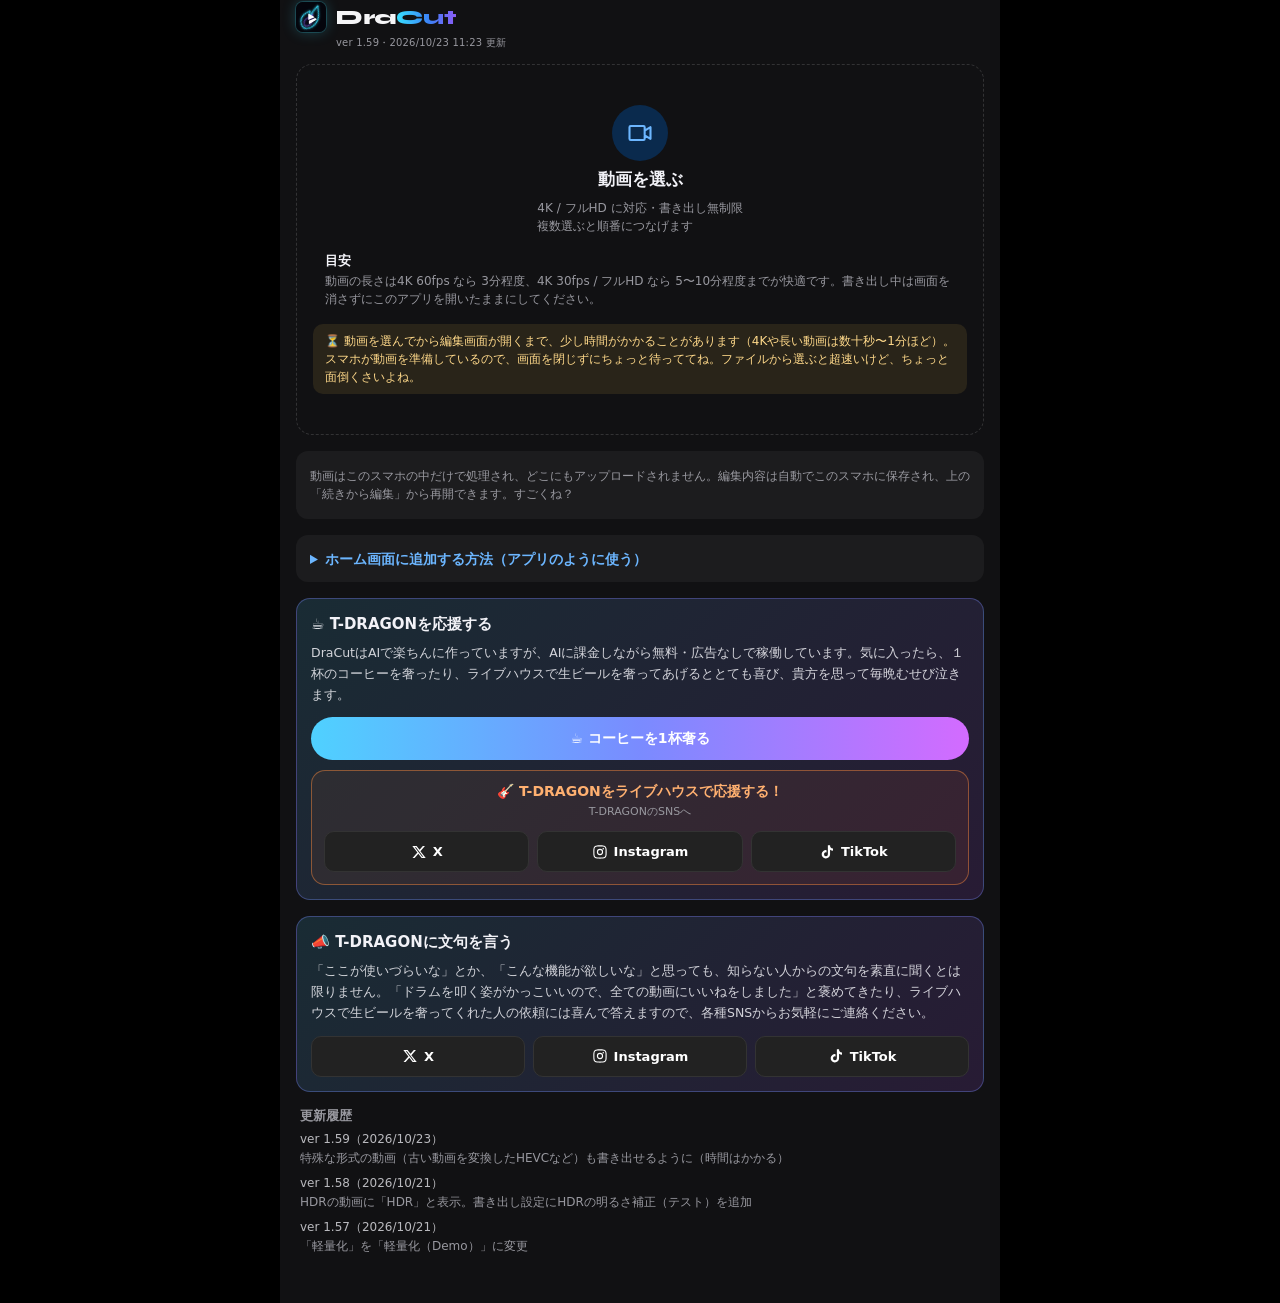
==== commit cec64c3f: "WebCodecs でデコードできない動画も、<video> で1コマずつ取り出して書き出せるように（重ねた動画も同様）。読み込み時の案内を変更 Co-Authored-By: Claude Opus" ====
--- a/index.html
+++ b/index.html
@@ -13,8 +13,8 @@
 <link rel="preconnect" href="https://fonts.googleapis.com">
 <link rel="preconnect" href="https://fonts.gstatic.com" crossorigin>
 <title>DraCut</title>
-<link rel="stylesheet" href="style.css?v=1.58">
-<script src="js/version.js?v=1.58"></script>
+<link rel="stylesheet" href="style.css?v=1.59">
+<script src="js/version.js?v=1.59"></script>
 <script>
 // 新しい版が出ていたら開き直す。GitHub Pages の配信サーバーは index.html を10分ため置きするので、
 // バージョンだけを毎回ちがう URL で確かめ、新しければ index.html もちがう URL（?r=版）で読み直す
@@ -255,14 +255,14 @@
   </div>
   <div id="toast" class="toast" hidden></div>
 </main>
-<script src="js/dsp.js?v=1.58"></script>
+<script src="js/dsp.js?v=1.59"></script>
 <!-- 更新のたびに ?v= を変えて、配信サーバーの一時保存（10分）で新旧のファイルが混ざらないようにする -->
 <script type="importmap">{"imports": {
-  "./js/audio.js": "./js/audio.js?v=1.58", "./js/compose.js": "./js/compose.js?v=1.58", "./js/cutout.js": "./js/cutout.js?v=1.58",
-  "./js/fonts.js": "./js/fonts.js?v=1.58", "./js/gl.js": "./js/gl.js?v=1.58", "./js/media.js": "./js/media.js?v=1.58",
-  "./js/project.js": "./js/project.js?v=1.58", "./js/render.js": "./js/render.js?v=1.58", "./js/store.js": "./js/store.js?v=1.58",
-  "./js/vendor/mediabunny.min.mjs": "./js/vendor/mediabunny.min.mjs?v=1.58"
+  "./js/audio.js": "./js/audio.js?v=1.59", "./js/compose.js": "./js/compose.js?v=1.59", "./js/cutout.js": "./js/cutout.js?v=1.59",
+  "./js/fonts.js": "./js/fonts.js?v=1.59", "./js/gl.js": "./js/gl.js?v=1.59", "./js/media.js": "./js/media.js?v=1.59",
+  "./js/project.js": "./js/project.js?v=1.59", "./js/render.js": "./js/render.js?v=1.59", "./js/store.js": "./js/store.js?v=1.59",
+  "./js/vendor/mediabunny.min.mjs": "./js/vendor/mediabunny.min.mjs?v=1.59"
 }}</script>
-<script type="module" src="js/app.js?v=1.58"></script>
+<script type="module" src="js/app.js?v=1.59"></script>
 </body>
 </html>
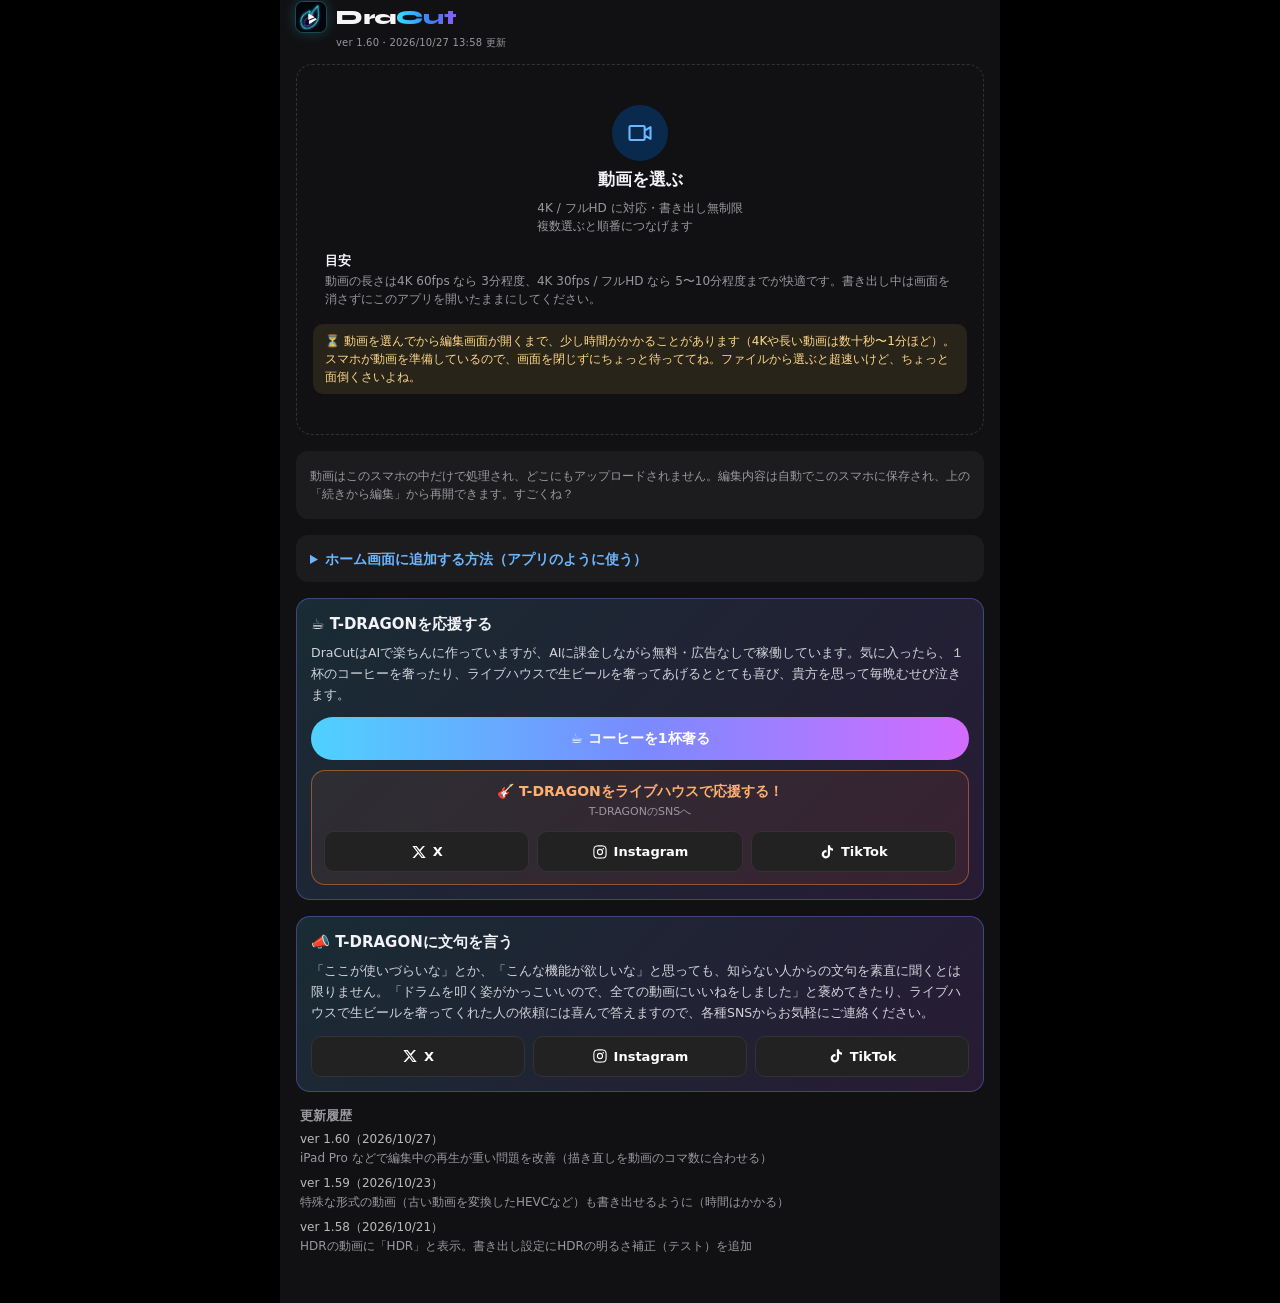
==== commit 3aeef4c9: "再生中のプレビューの描き直しを、動画のコマ数（最大 1秒60回）に合わせる。120Hz の iPad Pro / iPhone Pro で同じコマを何度も描かないように Co-Authored-By:" ====
--- a/index.html
+++ b/index.html
@@ -13,8 +13,8 @@
 <link rel="preconnect" href="https://fonts.googleapis.com">
 <link rel="preconnect" href="https://fonts.gstatic.com" crossorigin>
 <title>DraCut</title>
-<link rel="stylesheet" href="style.css?v=1.59">
-<script src="js/version.js?v=1.59"></script>
+<link rel="stylesheet" href="style.css?v=1.60">
+<script src="js/version.js?v=1.60"></script>
 <script>
 // 新しい版が出ていたら開き直す。GitHub Pages の配信サーバーは index.html を10分ため置きするので、
 // バージョンだけを毎回ちがう URL で確かめ、新しければ index.html もちがう URL（?r=版）で読み直す
@@ -255,14 +255,14 @@
   </div>
   <div id="toast" class="toast" hidden></div>
 </main>
-<script src="js/dsp.js?v=1.59"></script>
+<script src="js/dsp.js?v=1.60"></script>
 <!-- 更新のたびに ?v= を変えて、配信サーバーの一時保存（10分）で新旧のファイルが混ざらないようにする -->
 <script type="importmap">{"imports": {
-  "./js/audio.js": "./js/audio.js?v=1.59", "./js/compose.js": "./js/compose.js?v=1.59", "./js/cutout.js": "./js/cutout.js?v=1.59",
-  "./js/fonts.js": "./js/fonts.js?v=1.59", "./js/gl.js": "./js/gl.js?v=1.59", "./js/media.js": "./js/media.js?v=1.59",
-  "./js/project.js": "./js/project.js?v=1.59", "./js/render.js": "./js/render.js?v=1.59", "./js/store.js": "./js/store.js?v=1.59",
-  "./js/vendor/mediabunny.min.mjs": "./js/vendor/mediabunny.min.mjs?v=1.59"
+  "./js/audio.js": "./js/audio.js?v=1.60", "./js/compose.js": "./js/compose.js?v=1.60", "./js/cutout.js": "./js/cutout.js?v=1.60",
+  "./js/fonts.js": "./js/fonts.js?v=1.60", "./js/gl.js": "./js/gl.js?v=1.60", "./js/media.js": "./js/media.js?v=1.60",
+  "./js/project.js": "./js/project.js?v=1.60", "./js/render.js": "./js/render.js?v=1.60", "./js/store.js": "./js/store.js?v=1.60",
+  "./js/vendor/mediabunny.min.mjs": "./js/vendor/mediabunny.min.mjs?v=1.60"
 }}</script>
-<script type="module" src="js/app.js?v=1.59"></script>
+<script type="module" src="js/app.js?v=1.60"></script>
 </body>
 </html>
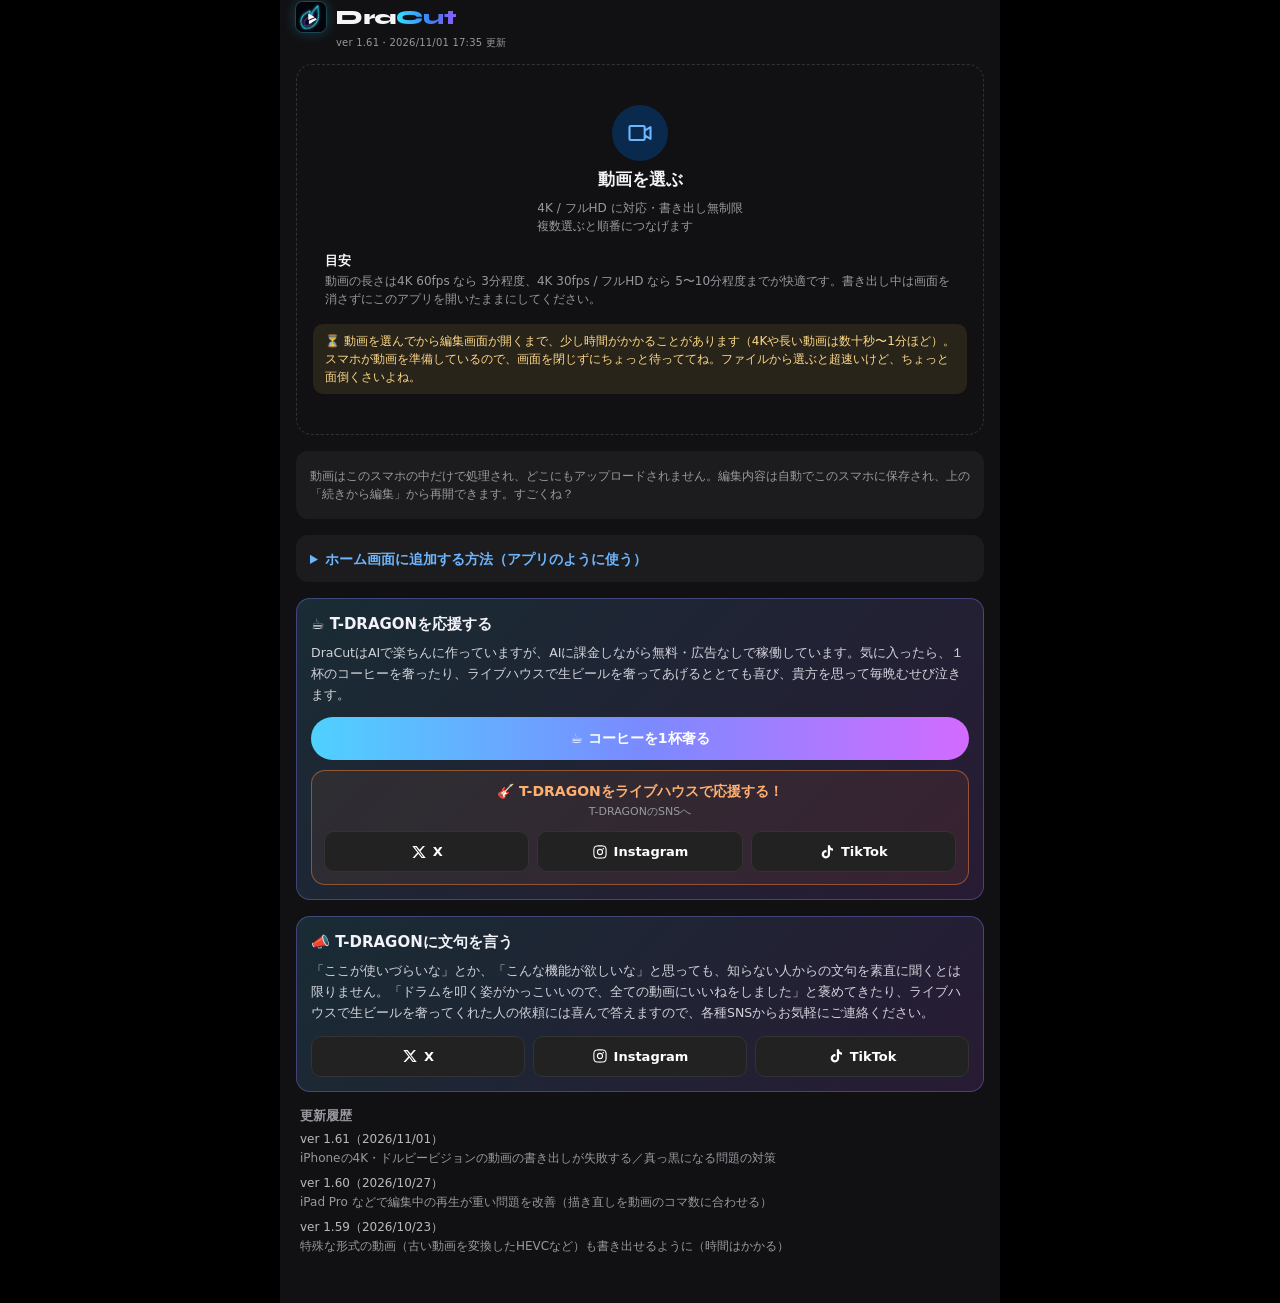
==== commit ba974e43: "4K・ドルビービジョンの書き出し対策: 書き出し前に元の動画のコマが描けるか確かめ、失敗・真っ黒なら <video> での取り出しに切り替える。途中でデコードに失敗したら残りを切り替える。色調補正の " ====
--- a/index.html
+++ b/index.html
@@ -13,8 +13,8 @@
 <link rel="preconnect" href="https://fonts.googleapis.com">
 <link rel="preconnect" href="https://fonts.gstatic.com" crossorigin>
 <title>DraCut</title>
-<link rel="stylesheet" href="style.css?v=1.60">
-<script src="js/version.js?v=1.60"></script>
+<link rel="stylesheet" href="style.css?v=1.61">
+<script src="js/version.js?v=1.61"></script>
 <script>
 // 新しい版が出ていたら開き直す。GitHub Pages の配信サーバーは index.html を10分ため置きするので、
 // バージョンだけを毎回ちがう URL で確かめ、新しければ index.html もちがう URL（?r=版）で読み直す
@@ -255,14 +255,14 @@
   </div>
   <div id="toast" class="toast" hidden></div>
 </main>
-<script src="js/dsp.js?v=1.60"></script>
+<script src="js/dsp.js?v=1.61"></script>
 <!-- 更新のたびに ?v= を変えて、配信サーバーの一時保存（10分）で新旧のファイルが混ざらないようにする -->
 <script type="importmap">{"imports": {
-  "./js/audio.js": "./js/audio.js?v=1.60", "./js/compose.js": "./js/compose.js?v=1.60", "./js/cutout.js": "./js/cutout.js?v=1.60",
-  "./js/fonts.js": "./js/fonts.js?v=1.60", "./js/gl.js": "./js/gl.js?v=1.60", "./js/media.js": "./js/media.js?v=1.60",
-  "./js/project.js": "./js/project.js?v=1.60", "./js/render.js": "./js/render.js?v=1.60", "./js/store.js": "./js/store.js?v=1.60",
-  "./js/vendor/mediabunny.min.mjs": "./js/vendor/mediabunny.min.mjs?v=1.60"
+  "./js/audio.js": "./js/audio.js?v=1.61", "./js/compose.js": "./js/compose.js?v=1.61", "./js/cutout.js": "./js/cutout.js?v=1.61",
+  "./js/fonts.js": "./js/fonts.js?v=1.61", "./js/gl.js": "./js/gl.js?v=1.61", "./js/media.js": "./js/media.js?v=1.61",
+  "./js/project.js": "./js/project.js?v=1.61", "./js/render.js": "./js/render.js?v=1.61", "./js/store.js": "./js/store.js?v=1.61",
+  "./js/vendor/mediabunny.min.mjs": "./js/vendor/mediabunny.min.mjs?v=1.61"
 }}</script>
-<script type="module" src="js/app.js?v=1.60"></script>
+<script type="module" src="js/app.js?v=1.61"></script>
 </body>
 </html>
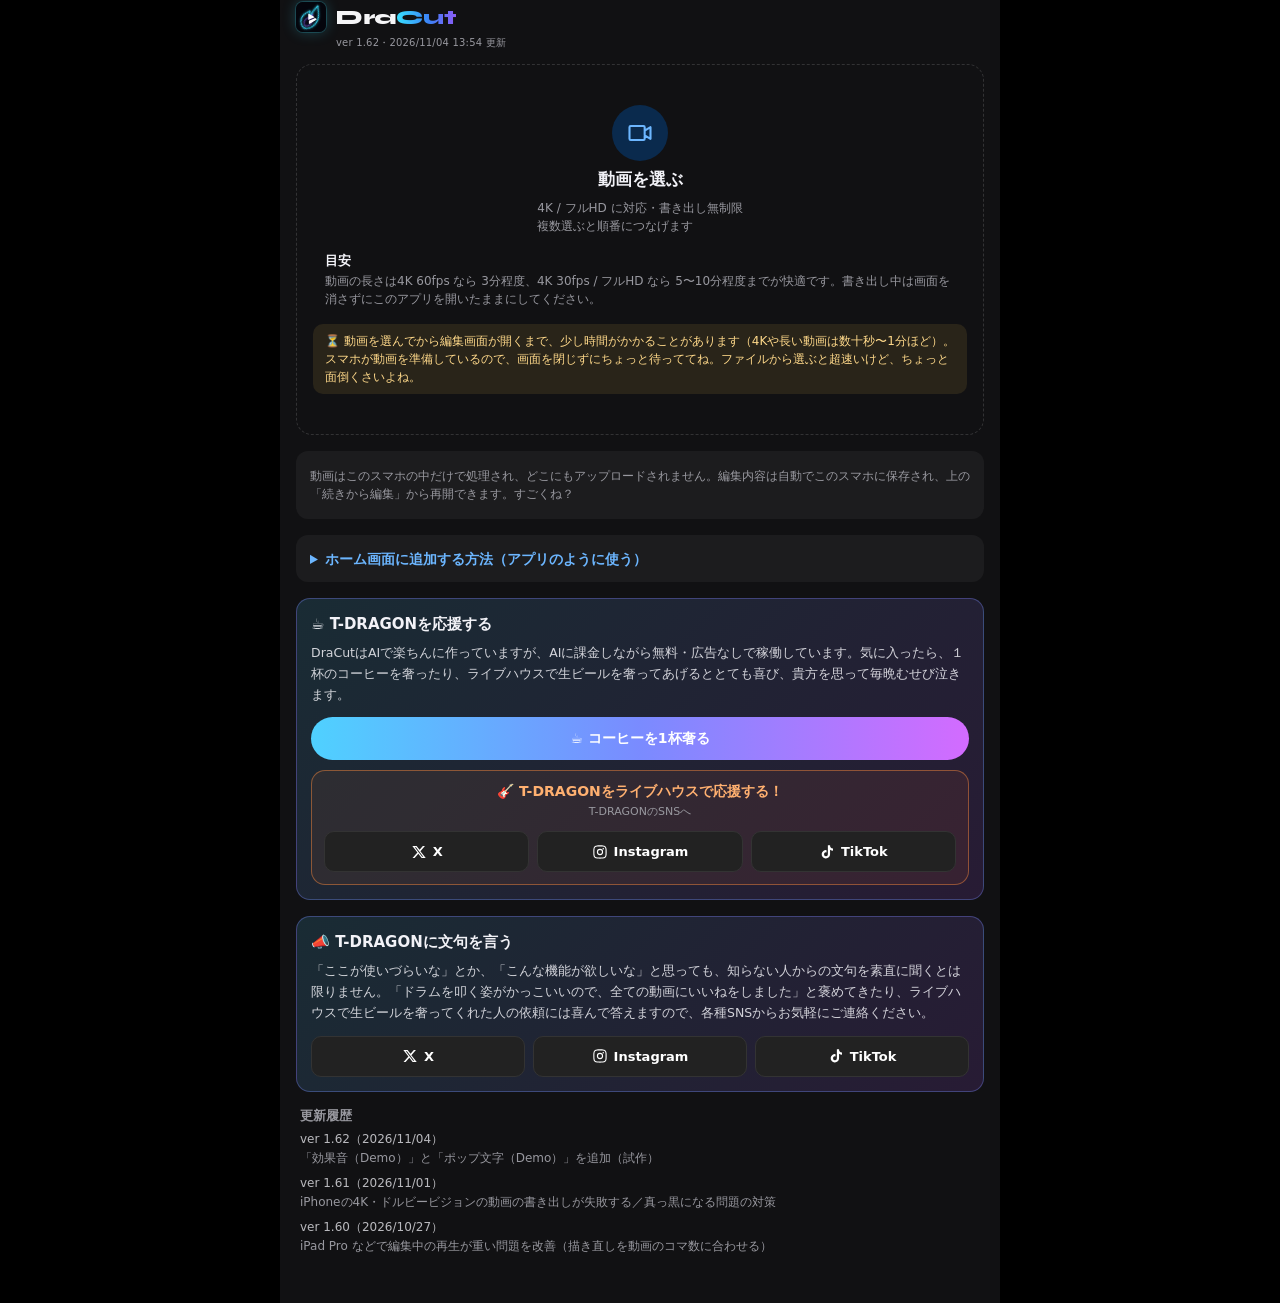
==== commit eb1029a4: "「効果音（Demo）」（その場で合成する効果音46種・8ジャンル。書く音7種）と「ポップ文字（Demo）」（1文字ずつ動く・光る・色つきの文字テンプレート8種）を追加 Co-Authored-By: " ====
--- a/index.html
+++ b/index.html
@@ -13,8 +13,8 @@
 <link rel="preconnect" href="https://fonts.googleapis.com">
 <link rel="preconnect" href="https://fonts.gstatic.com" crossorigin>
 <title>DraCut</title>
-<link rel="stylesheet" href="style.css?v=1.61">
-<script src="js/version.js?v=1.61"></script>
+<link rel="stylesheet" href="style.css?v=1.62">
+<script src="js/version.js?v=1.62"></script>
 <script>
 // 新しい版が出ていたら開き直す。GitHub Pages の配信サーバーは index.html を10分ため置きするので、
 // バージョンだけを毎回ちがう URL で確かめ、新しければ index.html もちがう URL（?r=版）で読み直す
@@ -189,6 +189,8 @@
         <button data-tool="volume"><svg viewBox="0 0 24 24"><path d="M11 5 6 9H2v6h4l5 4zM15.5 8.5a5 5 0 0 1 0 7M19 5a10 10 0 0 1 0 14"/></svg>音量</button>
         <button data-tool="lite"><svg viewBox="0 0 24 24"><path d="M13 2 4 14h7l-1 8 9-12h-7z"/></svg>軽量化（Demo）</button>
         <button data-tool="tts"><svg viewBox="0 0 24 24"><path d="M4 10v4M8 7v10M12 4v16M16 8v8M20 11v2"/></svg>読み上げ（Demo）</button>
+        <button data-tool="sfx"><svg viewBox="0 0 24 24"><path d="M12 3v3M12 18v3M5 12H2M22 12h-3M6.3 6.3 4.2 4.2M19.8 19.8l-2.1-2.1M6.3 17.7l-2.1 2.1M19.8 4.2l-2.1 2.1"/><circle cx="12" cy="12" r="3"/></svg>効果音（Demo）</button>
+        <button data-tool="pop"><svg viewBox="0 0 24 24"><path d="M4 19 9 5l5 14M6 14h6M15 9c1.5-2 5-2 5 1s-5 3-5 6 3.5 3 5 1"/></svg>ポップ文字（Demo）</button>
       </nav>
       <div class="panel" id="panel" hidden>
         <div class="panel-head">
@@ -255,14 +257,15 @@
   </div>
   <div id="toast" class="toast" hidden></div>
 </main>
-<script src="js/dsp.js?v=1.61"></script>
+<script src="js/dsp.js?v=1.62"></script>
 <!-- 更新のたびに ?v= を変えて、配信サーバーの一時保存（10分）で新旧のファイルが混ざらないようにする -->
 <script type="importmap">{"imports": {
-  "./js/audio.js": "./js/audio.js?v=1.61", "./js/compose.js": "./js/compose.js?v=1.61", "./js/cutout.js": "./js/cutout.js?v=1.61",
-  "./js/fonts.js": "./js/fonts.js?v=1.61", "./js/gl.js": "./js/gl.js?v=1.61", "./js/media.js": "./js/media.js?v=1.61",
-  "./js/project.js": "./js/project.js?v=1.61", "./js/render.js": "./js/render.js?v=1.61", "./js/store.js": "./js/store.js?v=1.61",
-  "./js/vendor/mediabunny.min.mjs": "./js/vendor/mediabunny.min.mjs?v=1.61"
+  "./js/audio.js": "./js/audio.js?v=1.62", "./js/compose.js": "./js/compose.js?v=1.62", "./js/cutout.js": "./js/cutout.js?v=1.62",
+  "./js/fonts.js": "./js/fonts.js?v=1.62", "./js/gl.js": "./js/gl.js?v=1.62", "./js/media.js": "./js/media.js?v=1.62",
+  "./js/project.js": "./js/project.js?v=1.62", "./js/render.js": "./js/render.js?v=1.62", "./js/store.js": "./js/store.js?v=1.62",
+  "./js/poptext.js": "./js/poptext.js?v=1.62", "./js/sfx.js": "./js/sfx.js?v=1.62",
+  "./js/vendor/mediabunny.min.mjs": "./js/vendor/mediabunny.min.mjs?v=1.62"
 }}</script>
-<script type="module" src="js/app.js?v=1.61"></script>
+<script type="module" src="js/app.js?v=1.62"></script>
 </body>
 </html>
--- a/style.css
+++ b/style.css
@@ -395,3 +395,13 @@
 @media (prefers-reduced-motion: reduce) { .eat-strip { animation-duration: 34s; } .eat-dragon { animation: none; } }
 
 .done-warn { font-size: 12.5px; color: #ffcf6b; background: rgba(255,190,60,.1); border-radius: 10px; padding: 8px 10px; margin: 6px 0; }
+
+/* ポップ文字（Demo） */
+.pop-grid { display: grid; grid-template-columns: 1fr 1fr; gap: 8px; }
+.pop-card { display: flex; flex-direction: column; align-items: center; gap: 2px; padding: 6px; border-radius: 12px; border: 1px solid #333; background: #17171a; color: var(--text); font-size: 12px; }
+.pop-card canvas { width: 100%; aspect-ratio: 5 / 2; display: block; }
+/* 効果音（Demo） */
+.sfx-list { margin: 8px 0; }
+.sfx-row { display: flex; align-items: center; gap: 10px; padding: 7px 0; border-bottom: 1px solid rgba(255,255,255,.06); }
+.sfx-play { width: 34px; height: 34px; border-radius: 50%; border: none; background: rgba(79,156,255,.2); color: #9cc4ff; font-size: 13px; flex: none; }
+.sfx-name { flex: 1; font-size: 14px; }
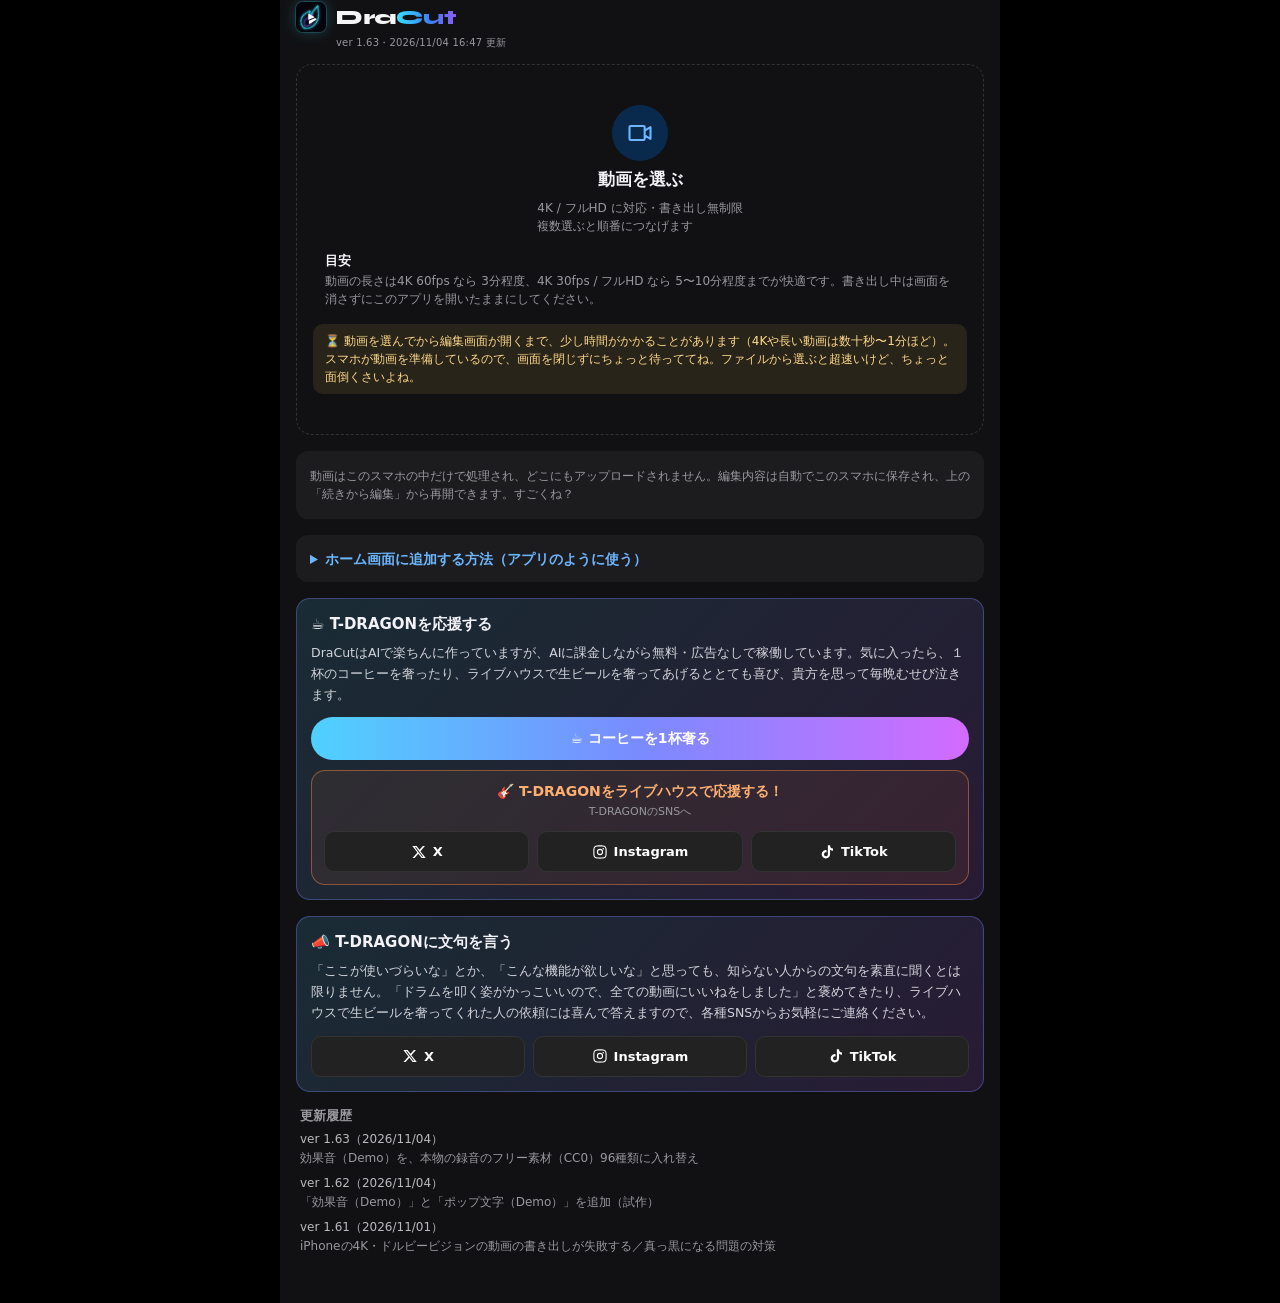
==== commit c7292072: "効果音（Demo）を CC0 の録音素材 96 種類（9 ジャンル）に入れ替え。Kenney ほか OpenGameArt.org の素材を音量をそろえて MP3 に変換し sfx/ に収録。録音がな" ====
--- a/index.html
+++ b/index.html
@@ -13,8 +13,8 @@
 <link rel="preconnect" href="https://fonts.googleapis.com">
 <link rel="preconnect" href="https://fonts.gstatic.com" crossorigin>
 <title>DraCut</title>
-<link rel="stylesheet" href="style.css?v=1.62">
-<script src="js/version.js?v=1.62"></script>
+<link rel="stylesheet" href="style.css?v=1.63">
+<script src="js/version.js?v=1.63"></script>
 <script>
 // 新しい版が出ていたら開き直す。GitHub Pages の配信サーバーは index.html を10分ため置きするので、
 // バージョンだけを毎回ちがう URL で確かめ、新しければ index.html もちがう URL（?r=版）で読み直す
@@ -257,15 +257,15 @@
   </div>
   <div id="toast" class="toast" hidden></div>
 </main>
-<script src="js/dsp.js?v=1.62"></script>
+<script src="js/dsp.js?v=1.63"></script>
 <!-- 更新のたびに ?v= を変えて、配信サーバーの一時保存（10分）で新旧のファイルが混ざらないようにする -->
 <script type="importmap">{"imports": {
-  "./js/audio.js": "./js/audio.js?v=1.62", "./js/compose.js": "./js/compose.js?v=1.62", "./js/cutout.js": "./js/cutout.js?v=1.62",
-  "./js/fonts.js": "./js/fonts.js?v=1.62", "./js/gl.js": "./js/gl.js?v=1.62", "./js/media.js": "./js/media.js?v=1.62",
-  "./js/project.js": "./js/project.js?v=1.62", "./js/render.js": "./js/render.js?v=1.62", "./js/store.js": "./js/store.js?v=1.62",
-  "./js/poptext.js": "./js/poptext.js?v=1.62", "./js/sfx.js": "./js/sfx.js?v=1.62",
-  "./js/vendor/mediabunny.min.mjs": "./js/vendor/mediabunny.min.mjs?v=1.62"
+  "./js/audio.js": "./js/audio.js?v=1.63", "./js/compose.js": "./js/compose.js?v=1.63", "./js/cutout.js": "./js/cutout.js?v=1.63",
+  "./js/fonts.js": "./js/fonts.js?v=1.63", "./js/gl.js": "./js/gl.js?v=1.63", "./js/media.js": "./js/media.js?v=1.63",
+  "./js/project.js": "./js/project.js?v=1.63", "./js/render.js": "./js/render.js?v=1.63", "./js/store.js": "./js/store.js?v=1.63",
+  "./js/sfx-list.js": "./js/sfx-list.js?v=1.63", "./js/poptext.js": "./js/poptext.js?v=1.63", "./js/sfx.js": "./js/sfx.js?v=1.63",
+  "./js/vendor/mediabunny.min.mjs": "./js/vendor/mediabunny.min.mjs?v=1.63"
 }}</script>
-<script type="module" src="js/app.js?v=1.62"></script>
+<script type="module" src="js/app.js?v=1.63"></script>
 </body>
 </html>
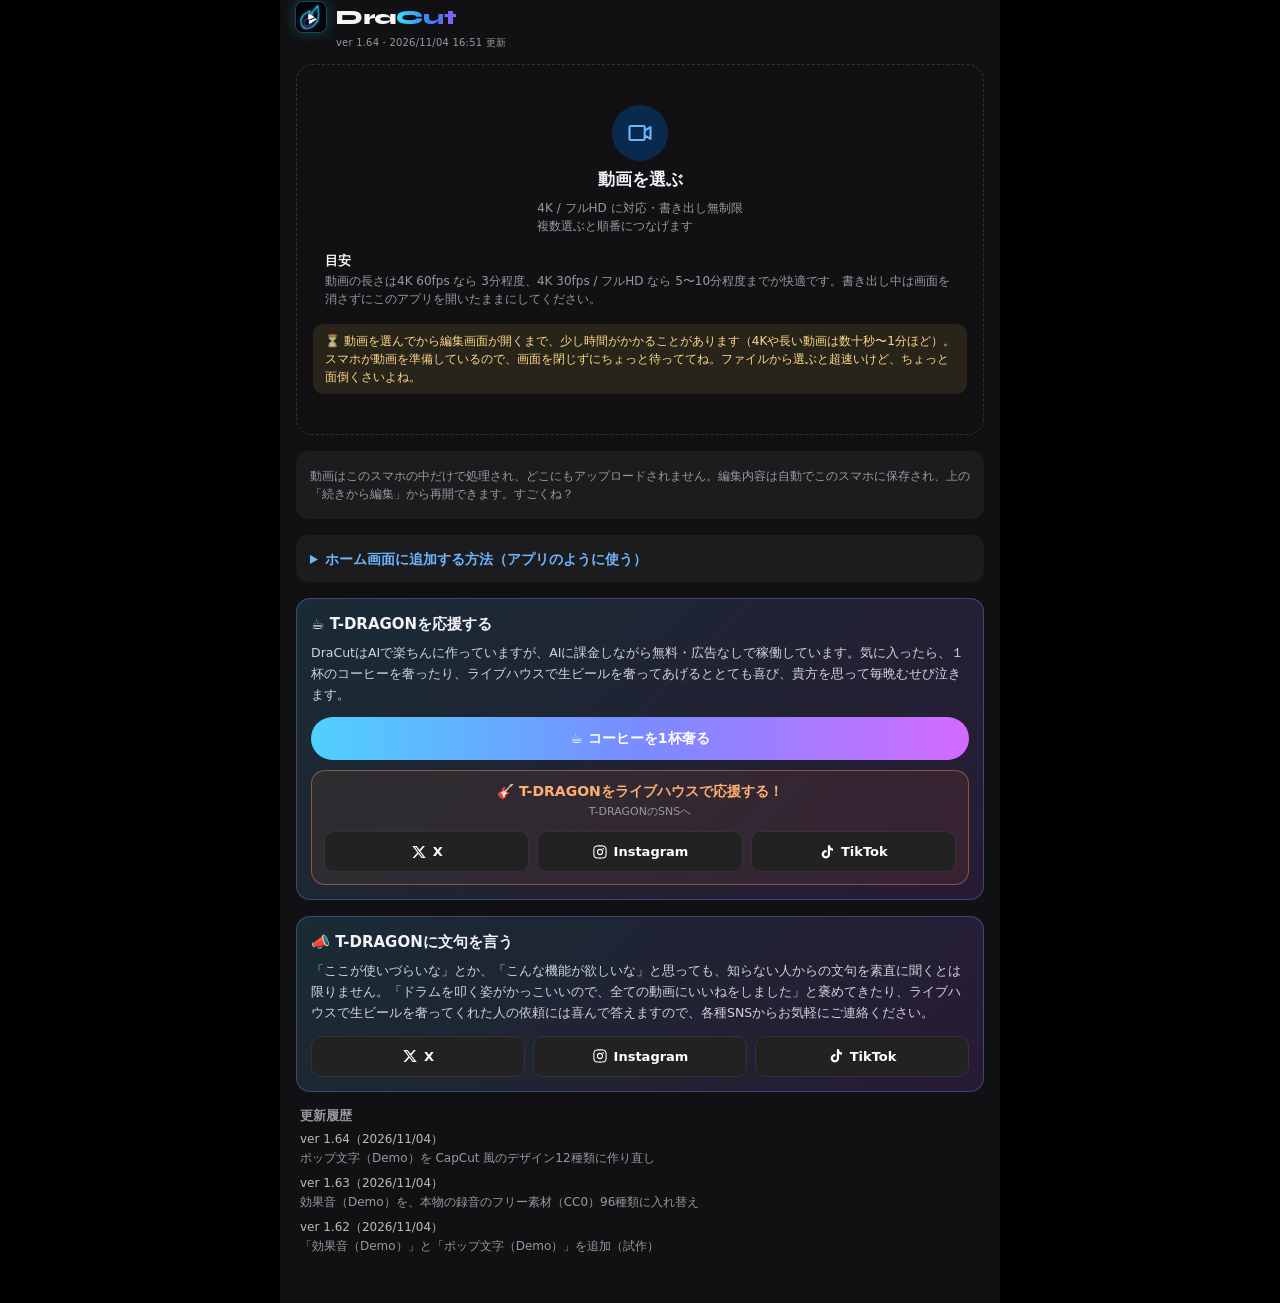
==== commit 04597fcb: "ポップ文字（Demo）を CapCut 風に作り直し: 層ごとの描画（外側の白縁→濃い縁→グラデーションの塗り→つや）、星・ハート・集中線・キラキラ・光の帯などの飾り、控えめな動き。12種類。見本を枠" ====
--- a/index.html
+++ b/index.html
@@ -13,8 +13,8 @@
 <link rel="preconnect" href="https://fonts.googleapis.com">
 <link rel="preconnect" href="https://fonts.gstatic.com" crossorigin>
 <title>DraCut</title>
-<link rel="stylesheet" href="style.css?v=1.63">
-<script src="js/version.js?v=1.63"></script>
+<link rel="stylesheet" href="style.css?v=1.64">
+<script src="js/version.js?v=1.64"></script>
 <script>
 // 新しい版が出ていたら開き直す。GitHub Pages の配信サーバーは index.html を10分ため置きするので、
 // バージョンだけを毎回ちがう URL で確かめ、新しければ index.html もちがう URL（?r=版）で読み直す
@@ -257,15 +257,15 @@
   </div>
   <div id="toast" class="toast" hidden></div>
 </main>
-<script src="js/dsp.js?v=1.63"></script>
+<script src="js/dsp.js?v=1.64"></script>
 <!-- 更新のたびに ?v= を変えて、配信サーバーの一時保存（10分）で新旧のファイルが混ざらないようにする -->
 <script type="importmap">{"imports": {
-  "./js/audio.js": "./js/audio.js?v=1.63", "./js/compose.js": "./js/compose.js?v=1.63", "./js/cutout.js": "./js/cutout.js?v=1.63",
-  "./js/fonts.js": "./js/fonts.js?v=1.63", "./js/gl.js": "./js/gl.js?v=1.63", "./js/media.js": "./js/media.js?v=1.63",
-  "./js/project.js": "./js/project.js?v=1.63", "./js/render.js": "./js/render.js?v=1.63", "./js/store.js": "./js/store.js?v=1.63",
-  "./js/sfx-list.js": "./js/sfx-list.js?v=1.63", "./js/poptext.js": "./js/poptext.js?v=1.63", "./js/sfx.js": "./js/sfx.js?v=1.63",
-  "./js/vendor/mediabunny.min.mjs": "./js/vendor/mediabunny.min.mjs?v=1.63"
+  "./js/audio.js": "./js/audio.js?v=1.64", "./js/compose.js": "./js/compose.js?v=1.64", "./js/cutout.js": "./js/cutout.js?v=1.64",
+  "./js/fonts.js": "./js/fonts.js?v=1.64", "./js/gl.js": "./js/gl.js?v=1.64", "./js/media.js": "./js/media.js?v=1.64",
+  "./js/project.js": "./js/project.js?v=1.64", "./js/render.js": "./js/render.js?v=1.64", "./js/store.js": "./js/store.js?v=1.64",
+  "./js/sfx-list.js": "./js/sfx-list.js?v=1.64", "./js/poptext.js": "./js/poptext.js?v=1.64", "./js/sfx.js": "./js/sfx.js?v=1.64",
+  "./js/vendor/mediabunny.min.mjs": "./js/vendor/mediabunny.min.mjs?v=1.64"
 }}</script>
-<script type="module" src="js/app.js?v=1.63"></script>
+<script type="module" src="js/app.js?v=1.64"></script>
 </body>
 </html>
--- a/style.css
+++ b/style.css
@@ -399,7 +399,7 @@
 /* ポップ文字（Demo） */
 .pop-grid { display: grid; grid-template-columns: 1fr 1fr; gap: 8px; }
 .pop-card { display: flex; flex-direction: column; align-items: center; gap: 2px; padding: 6px; border-radius: 12px; border: 1px solid #333; background: #17171a; color: var(--text); font-size: 12px; }
-.pop-card canvas { width: 100%; aspect-ratio: 5 / 2; display: block; }
+.pop-card canvas { width: 100%; aspect-ratio: 5 / 3; display: block; }
 /* 効果音（Demo） */
 .sfx-list { margin: 8px 0; }
 .sfx-row { display: flex; align-items: center; gap: 10px; padding: 7px 0; border-bottom: 1px solid rgba(255,255,255,.06); }
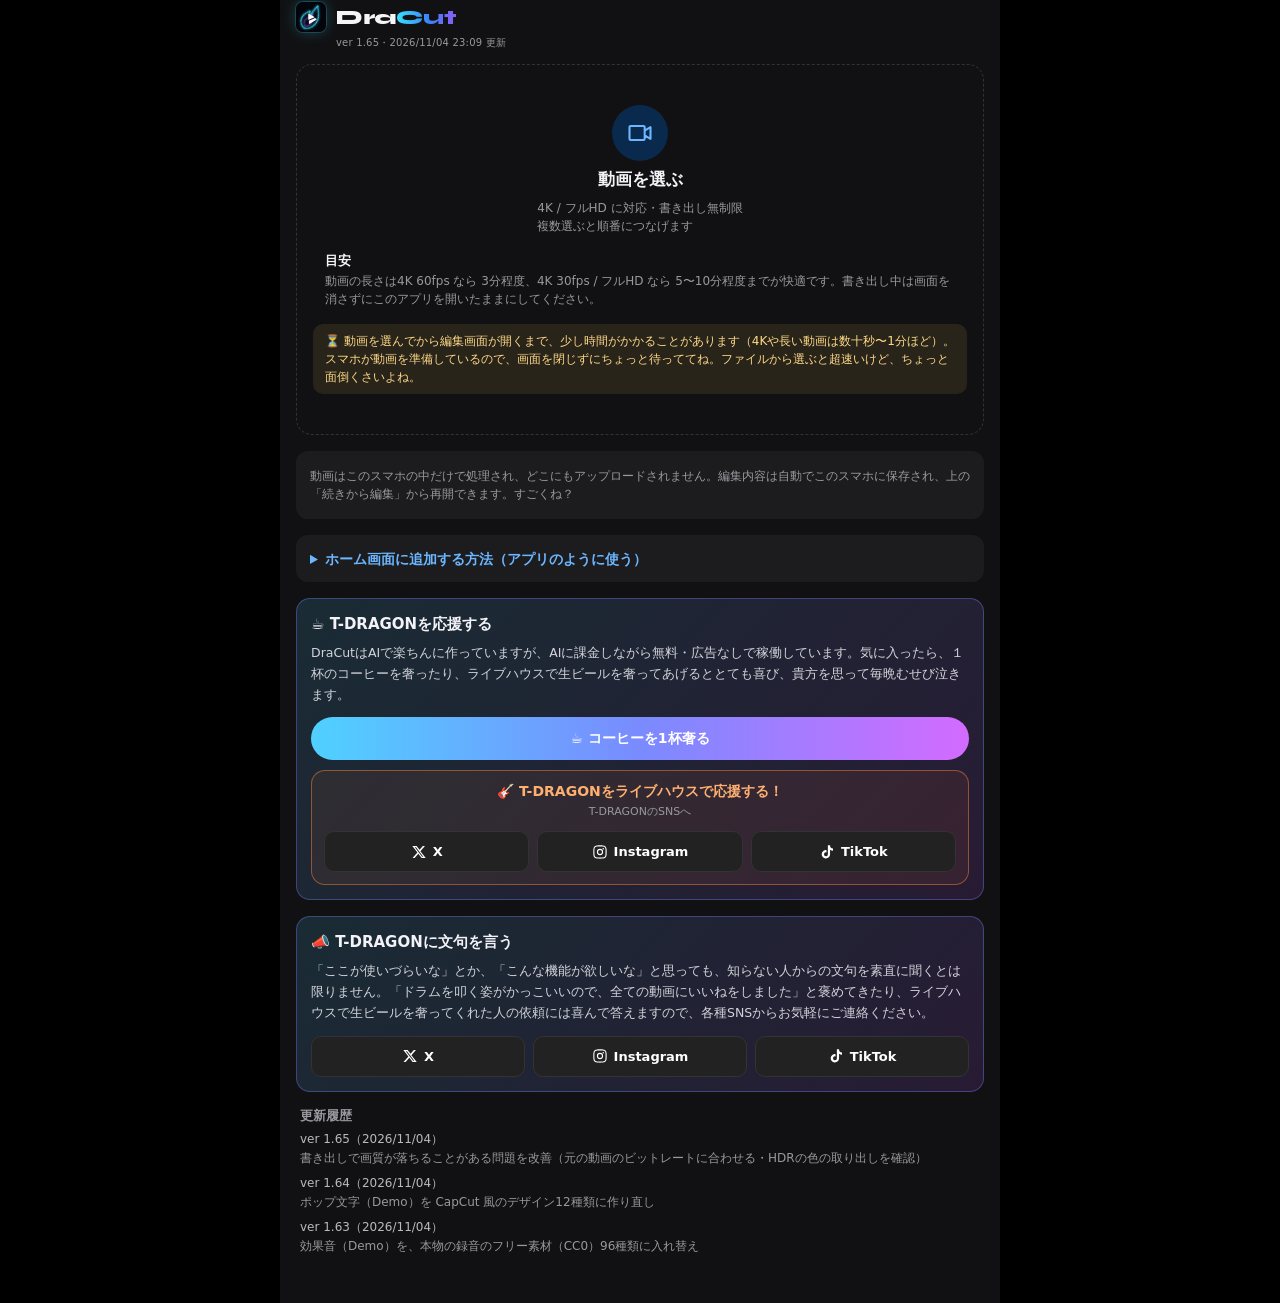
==== commit 63b0139a: "書き出しの画質対策: ビットレートを元の動画のビットレートと形式（HEVC→H.264 は多めに）も考えて決める。HDR の動画は、書き出し用に取り出したコマの色がプレビューと大きく違えば <vide" ====
--- a/index.html
+++ b/index.html
@@ -13,8 +13,8 @@
 <link rel="preconnect" href="https://fonts.googleapis.com">
 <link rel="preconnect" href="https://fonts.gstatic.com" crossorigin>
 <title>DraCut</title>
-<link rel="stylesheet" href="style.css?v=1.64">
-<script src="js/version.js?v=1.64"></script>
+<link rel="stylesheet" href="style.css?v=1.65">
+<script src="js/version.js?v=1.65"></script>
 <script>
 // 新しい版が出ていたら開き直す。GitHub Pages の配信サーバーは index.html を10分ため置きするので、
 // バージョンだけを毎回ちがう URL で確かめ、新しければ index.html もちがう URL（?r=版）で読み直す
@@ -257,15 +257,15 @@
   </div>
   <div id="toast" class="toast" hidden></div>
 </main>
-<script src="js/dsp.js?v=1.64"></script>
+<script src="js/dsp.js?v=1.65"></script>
 <!-- 更新のたびに ?v= を変えて、配信サーバーの一時保存（10分）で新旧のファイルが混ざらないようにする -->
 <script type="importmap">{"imports": {
-  "./js/audio.js": "./js/audio.js?v=1.64", "./js/compose.js": "./js/compose.js?v=1.64", "./js/cutout.js": "./js/cutout.js?v=1.64",
-  "./js/fonts.js": "./js/fonts.js?v=1.64", "./js/gl.js": "./js/gl.js?v=1.64", "./js/media.js": "./js/media.js?v=1.64",
-  "./js/project.js": "./js/project.js?v=1.64", "./js/render.js": "./js/render.js?v=1.64", "./js/store.js": "./js/store.js?v=1.64",
-  "./js/sfx-list.js": "./js/sfx-list.js?v=1.64", "./js/poptext.js": "./js/poptext.js?v=1.64", "./js/sfx.js": "./js/sfx.js?v=1.64",
-  "./js/vendor/mediabunny.min.mjs": "./js/vendor/mediabunny.min.mjs?v=1.64"
+  "./js/audio.js": "./js/audio.js?v=1.65", "./js/compose.js": "./js/compose.js?v=1.65", "./js/cutout.js": "./js/cutout.js?v=1.65",
+  "./js/fonts.js": "./js/fonts.js?v=1.65", "./js/gl.js": "./js/gl.js?v=1.65", "./js/media.js": "./js/media.js?v=1.65",
+  "./js/project.js": "./js/project.js?v=1.65", "./js/render.js": "./js/render.js?v=1.65", "./js/store.js": "./js/store.js?v=1.65",
+  "./js/sfx-list.js": "./js/sfx-list.js?v=1.65", "./js/poptext.js": "./js/poptext.js?v=1.65", "./js/sfx.js": "./js/sfx.js?v=1.65",
+  "./js/vendor/mediabunny.min.mjs": "./js/vendor/mediabunny.min.mjs?v=1.65"
 }}</script>
-<script type="module" src="js/app.js?v=1.64"></script>
+<script type="module" src="js/app.js?v=1.65"></script>
 </body>
 </html>
